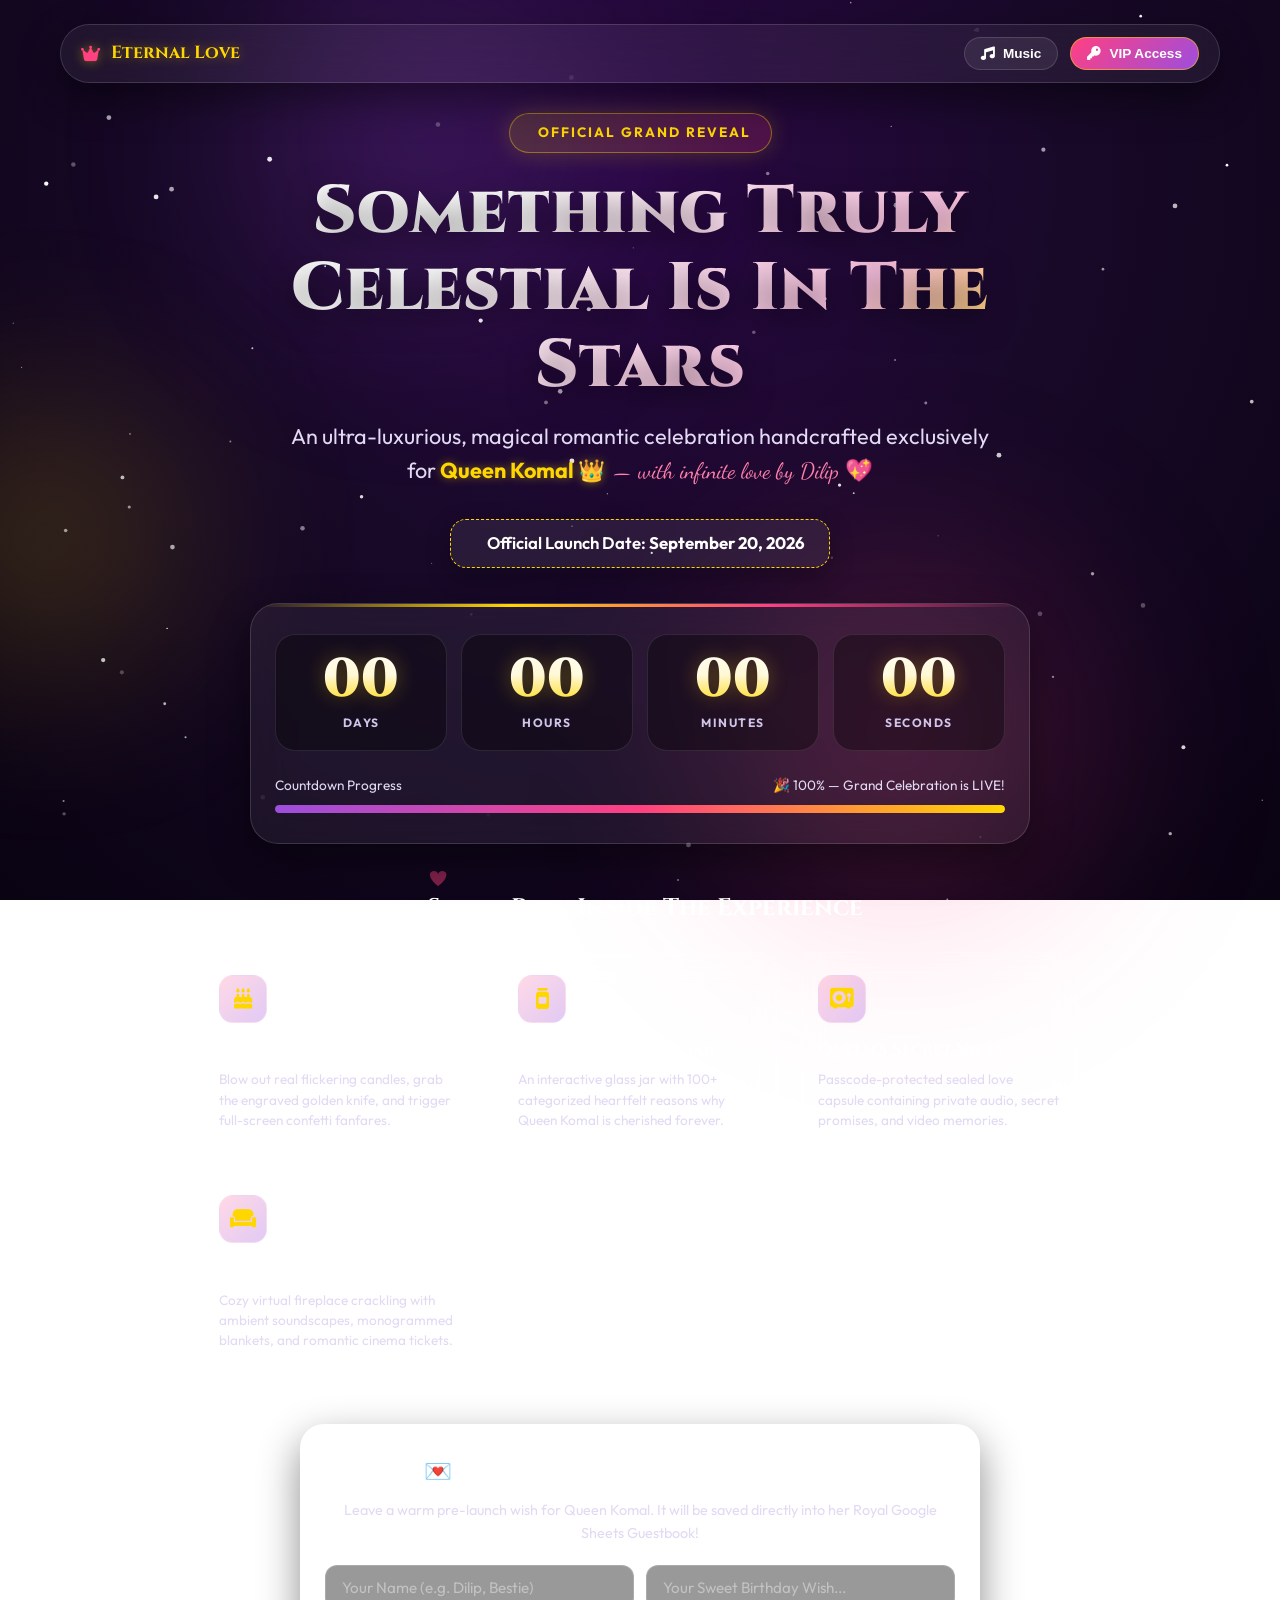
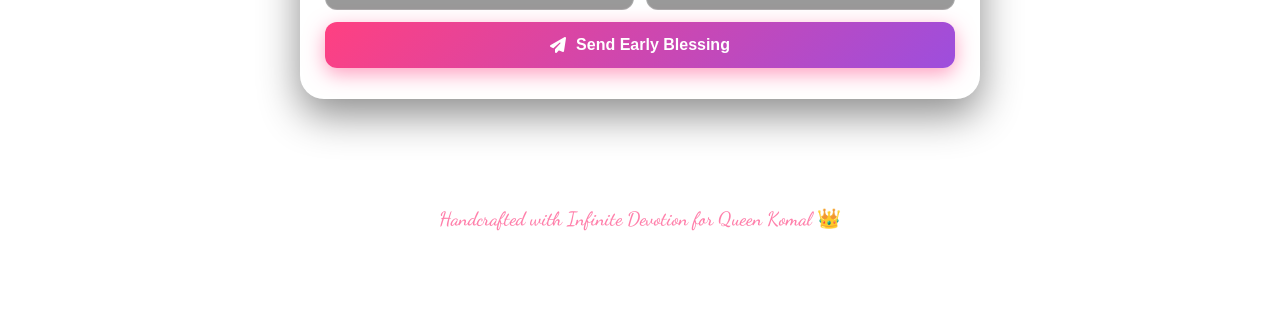
==== coming-soon.html @ c214a158 "feat: initialize project structure with comprehensive documentation, core application assets, and sy" ====
<!DOCTYPE html>
<html lang="en">
<head>
  <meta charset="UTF-8" />
  <meta name="viewport" content="width=device-width, initial-scale=1.0, maximum-scale=5.0" />
  <title>Eternal Love ✨ Coming Soon — Launching September 20</title>
  <meta name="description" content="Eternal Love — An ultra-luxurious, magical romantic celebration experience crafted for Queen Komal. Official grand reveal launching on September 20." />
  <meta name="theme-color" content="#0d0614" />

  <!-- OpenGraph / Social Sharing -->
  <meta property="og:title" content="Eternal Love ✨ Grand Reveal Coming Soon" />
  <meta property="og:description" content="A celestial, animated romantic birthday celebration made for Queen Komal. Launching September 20." />
  <meta property="og:type" content="website" />

  <!-- Google Fonts -->
  <link rel="preconnect" href="https://fonts.googleapis.com" />
  <link rel="preconnect" href="https://fonts.gstatic.com" crossorigin />
  <link href="https://fonts.googleapis.com/css2?family=Caveat:wght@600;700&family=Cinzel:wght@600;700;900&family=Cormorant+Garamond:ital,wght@0,600;1,600&family=Dancing+Script:wght@700&family=Outfit:wght@300;400;500;600;700;800;900&family=Playfair+Display:ital,wght@0,600;0,700;1,600&family=Plus+Jakarta+Sans:wght@400;500;600;700;800&family=Syne:wght@700;800&display=swap" rel="stylesheet" />

  <!-- FontAwesome -->
  <link rel="stylesheet" href="https://cdnjs.cloudflare.com/ajax/libs/font-awesome/6.4.0/css/all.min.css" />

  <style>
    /* ==========================================================================
       ETERNAL LOVE — COMING SOON LUXURY DESIGN SYSTEM
       ========================================================================== */
    :root {
      --bg-dark-1: #090312;
      --bg-dark-2: #180928;
      --bg-dark-3: #2a0845;
      --primary-pink: #ff4081;
      --primary-glow: rgba(255, 64, 129, 0.5);
      --accent-gold: #ffd700;
      --gold-glow: rgba(255, 215, 0, 0.45);
      --royal-purple: #9d4edd;
      --text-main: #ffffff;
      --text-muted: #e2d9f3;
      --glass-bg: rgba(255, 255, 255, 0.06);
      --glass-border: rgba(255, 255, 255, 0.14);
      --glass-hover: rgba(255, 255, 255, 0.12);
      --glass-shadow: 0 16px 40px 0 rgba(0, 0, 0, 0.45);
      --font-display: 'Cinzel', 'Playfair Display', serif;
      --font-body: 'Outfit', 'Plus Jakarta Sans', sans-serif;
      --font-script: 'Dancing Script', 'Caveat', cursive;
      --transition: all 0.35s cubic-bezier(0.4, 0, 0.2, 1);
    }

    /* Theme Overrides */
    body.theme-midnight-rose {
      --bg-dark-1: #120308;
      --bg-dark-2: #280915;
      --primary-pink: #ff1493;
      --accent-gold: #ffb6c1;
    }
    body.theme-sunset-gold {
      --bg-dark-1: #140a02;
      --bg-dark-2: #281708;
      --primary-pink: #ff7b00;
      --accent-gold: #ffd000;
    }
    body.theme-starlight-silver {
      --bg-dark-1: #030a14;
      --bg-dark-2: #08182b;
      --primary-pink: #00f2fe;
      --accent-gold: #4facfe;
    }

    * {
      box-sizing: border-box;
      margin: 0;
      padding: 0;
      -webkit-tap-highlight-color: transparent;
    }

    html, body {
      width: 100%;
      min-height: 100vh;
      overflow-x: hidden;
      background: radial-gradient(circle at 50% 20%, var(--bg-dark-3) 0%, var(--bg-dark-2) 45%, var(--bg-dark-1) 100%);
      background-attachment: fixed;
      color: var(--text-main);
      font-family: var(--font-body);
      line-height: 1.6;
    }

    /* Background Canvas */
    #particleCanvas {
      position: fixed;
      top: 0;
      left: 0;
      width: 100%;
      height: 100%;
      pointer-events: none;
      z-index: 1;
    }

    /* Ambient Glow Orbs */
    .ambient-glow {
      position: fixed;
      border-radius: 50%;
      filter: blur(100px);
      opacity: 0.35;
      pointer-events: none;
      z-index: 0;
      animation: floatGlow 12s infinite alternate ease-in-out;
    }
    .orb-1 {
      top: -10%;
      left: 15%;
      width: 450px;
      height: 450px;
      background: radial-gradient(circle, var(--royal-purple), transparent 70%);
    }
    .orb-2 {
      bottom: -10%;
      right: 10%;
      width: 500px;
      height: 500px;
      background: radial-gradient(circle, var(--primary-pink), transparent 70%);
      animation-delay: -6s;
    }
    .orb-3 {
      top: 40%;
      left: -10%;
      width: 350px;
      height: 350px;
      background: radial-gradient(circle, var(--accent-gold), transparent 70%);
      animation-delay: -3s;
    }

    @keyframes floatGlow {
      0% { transform: translate(0, 0) scale(1); }
      100% { transform: translate(40px, 30px) scale(1.15); }
    }

    /* Page Container */
    .page-wrapper {
      position: relative;
      z-index: 10;
      max-width: 1200px;
      margin: 0 auto;
      padding: 24px 20px 60px;
      display: flex;
      flex-direction: column;
      align-items: center;
      min-height: 100vh;
      justify-content: space-between;
    }

    /* Header Nav Bar */
    .header-nav {
      width: 100%;
      display: flex;
      justify-content: space-between;
      align-items: center;
      padding: 12px 20px;
      background: var(--glass-bg);
      backdrop-filter: blur(16px);
      -webkit-backdrop-filter: blur(16px);
      border: 1px solid var(--glass-border);
      border-radius: 9999px;
      box-shadow: var(--glass-shadow);
      margin-bottom: 30px;
    }

    .brand-logo {
      display: flex;
      align-items: center;
      gap: 10px;
      font-family: var(--font-display);
      font-weight: 700;
      font-size: 1.1rem;
      color: var(--accent-gold);
      text-shadow: 0 0 12px var(--gold-glow);
    }
    .brand-logo i {
      color: var(--primary-pink);
      animation: heartbeat 2s infinite ease-in-out;
    }

    @keyframes heartbeat {
      0%, 100% { transform: scale(1); }
      50% { transform: scale(1.25); }
    }

    .nav-actions {
      display: flex;
      align-items: center;
      gap: 12px;
    }

    .nav-btn {
      background: rgba(255, 255, 255, 0.08);
      border: 1px solid var(--glass-border);
      color: #fff;
      padding: 8px 16px;
      border-radius: 9999px;
      font-size: 0.85rem;
      font-weight: 600;
      cursor: pointer;
      display: flex;
      align-items: center;
      gap: 8px;
      transition: var(--transition);
      text-decoration: none;
    }
    .nav-btn:hover {
      background: rgba(255, 255, 255, 0.2);
      border-color: var(--accent-gold);
      transform: translateY(-2px);
      box-shadow: 0 4px 15px var(--gold-glow);
    }
    .nav-btn.vip-badge {
      background: linear-gradient(135deg, #ff4081, #9d4edd);
      border-color: rgba(255, 215, 0, 0.5);
      color: #fff;
    }
    .nav-btn.vip-badge:hover {
      box-shadow: 0 0 20px var(--primary-glow);
    }

    /* Main Hero Teaser */
    .hero-section {
      text-align: center;
      max-width: 880px;
      margin: 0 auto 40px;
      display: flex;
      flex-direction: column;
      align-items: center;
    }

    .regal-badge {
      display: inline-flex;
      align-items: center;
      gap: 8px;
      padding: 8px 20px;
      border-radius: 9999px;
      background: linear-gradient(90deg, rgba(255, 215, 0, 0.15), rgba(255, 64, 129, 0.2));
      border: 1px solid rgba(255, 215, 0, 0.4);
      color: var(--accent-gold);
      font-size: 0.85rem;
      font-weight: 700;
      letter-spacing: 2px;
      text-transform: uppercase;
      margin-bottom: 20px;
      box-shadow: 0 0 25px rgba(255, 215, 0, 0.2);
    }

    .hero-title {
      font-family: var(--font-display);
      font-size: clamp(2.2rem, 5.5vw, 4.2rem);
      font-weight: 900;
      letter-spacing: 1px;
      line-height: 1.15;
      margin-bottom: 14px;
      background: linear-gradient(135deg, #ffffff 30%, #ffc6e5 70%, #ffd700 100%);
      -webkit-background-clip: text;
      -webkit-text-fill-color: transparent;
      text-shadow: 0 10px 30px rgba(0, 0, 0, 0.5);
    }

    .hero-subtitle {
      font-size: clamp(1rem, 2.2vw, 1.35rem);
      color: var(--text-muted);
      max-width: 700px;
      margin-bottom: 30px;
      font-weight: 400;
    }

    .hero-subtitle .queen-name {
      color: var(--accent-gold);
      font-weight: 700;
      text-shadow: 0 0 10px var(--gold-glow);
    }

    .hero-subtitle .dedication {
      font-family: var(--font-script);
      font-size: 1.4rem;
      color: #ff80ab;
      display: inline-block;
      margin-left: 4px;
    }

    /* Launch Date Ribbon */
    .launch-ribbon {
      display: inline-flex;
      align-items: center;
      gap: 12px;
      padding: 10px 24px;
      background: rgba(255, 255, 255, 0.07);
      border: 1px dashed var(--accent-gold);
      border-radius: 16px;
      color: #fff;
      font-size: 1.05rem;
      font-weight: 600;
      margin-bottom: 35px;
      box-shadow: 0 8px 24px rgba(0, 0, 0, 0.3);
    }
    .launch-ribbon i {
      color: var(--accent-gold);
      font-size: 1.2rem;
    }

    /* COUNTDOWN CLOCK */
    .countdown-container {
      width: 100%;
      max-width: 780px;
      background: var(--glass-bg);
      backdrop-filter: blur(20px);
      -webkit-backdrop-filter: blur(20px);
      border: 1px solid var(--glass-border);
      border-radius: 28px;
      padding: 30px 24px;
      box-shadow: var(--glass-shadow);
      margin-bottom: 45px;
      position: relative;
      overflow: hidden;
    }

    .countdown-container::before {
      content: '';
      position: absolute;
      top: 0;
      left: 0;
      right: 0;
      height: 3px;
      background: linear-gradient(90deg, transparent, var(--accent-gold), var(--primary-pink), transparent);
    }

    .countdown-grid {
      display: grid;
      grid-template-columns: repeat(4, 1fr);
      gap: 14px;
    }

    .countdown-card {
      background: rgba(0, 0, 0, 0.35);
      border: 1px solid rgba(255, 255, 255, 0.1);
      border-radius: 20px;
      padding: 18px 10px;
      display: flex;
      flex-direction: column;
      align-items: center;
      justify-content: center;
      position: relative;
      transition: var(--transition);
    }
    .countdown-card:hover {
      border-color: var(--accent-gold);
      transform: translateY(-4px);
      box-shadow: 0 8px 20px rgba(255, 215, 0, 0.2);
    }

    .card-digit {
      font-family: var(--font-display);
      font-size: clamp(2rem, 4.5vw, 3.4rem);
      font-weight: 900;
      line-height: 1;
      margin-bottom: 6px;
      background: linear-gradient(180deg, #ffffff 40%, var(--accent-gold) 100%);
      -webkit-background-clip: text;
      -webkit-text-fill-color: transparent;
      text-shadow: 0 0 20px rgba(255, 215, 0, 0.3);
    }

    .card-label {
      font-size: 0.75rem;
      font-weight: 700;
      letter-spacing: 1.5px;
      text-transform: uppercase;
      color: #d1c4e9;
    }

    /* Launch Progress Bar */
    .progress-wrapper {
      margin-top: 24px;
      width: 100%;
    }
    .progress-header {
      display: flex;
      justify-content: space-between;
      font-size: 0.85rem;
      color: var(--text-muted);
      margin-bottom: 8px;
    }
    .progress-bar-bg {
      width: 100%;
      height: 8px;
      background: rgba(255, 255, 255, 0.1);
      border-radius: 9999px;
      overflow: hidden;
      position: relative;
    }
    .progress-bar-fill {
      height: 100%;
      width: 82%;
      background: linear-gradient(90deg, var(--royal-purple), var(--primary-pink), var(--accent-gold));
      border-radius: 9999px;
      position: relative;
      transition: width 1s ease-in-out;
      box-shadow: 0 0 12px var(--primary-glow);
    }

    /* SNEAK PEEK FEATURE CARDS */
    .sneak-peek-section {
      width: 100%;
      margin-bottom: 50px;
    }

    .section-title-wrap {
      text-align: center;
      margin-bottom: 24px;
    }
    .section-title {
      font-family: var(--font-display);
      font-size: 1.5rem;
      font-weight: 700;
      color: #fff;
      display: inline-flex;
      align-items: center;
      gap: 10px;
    }
    .section-title i {
      color: var(--accent-gold);
    }

    .features-grid {
      display: grid;
      grid-template-columns: repeat(auto-fit, minmax(240px, 1fr));
      gap: 18px;
    }

    .feature-box {
      background: var(--glass-bg);
      backdrop-filter: blur(12px);
      border: 1px solid var(--glass-border);
      border-radius: 20px;
      padding: 22px 18px;
      text-align: left;
      transition: var(--transition);
      position: relative;
      overflow: hidden;
    }
    .feature-box:hover {
      transform: translateY(-5px);
      background: var(--glass-hover);
      border-color: rgba(255, 215, 0, 0.4);
      box-shadow: 0 10px 25px rgba(0, 0, 0, 0.35);
    }

    .feature-icon-badge {
      width: 48px;
      height: 48px;
      border-radius: 14px;
      background: linear-gradient(135deg, rgba(255, 64, 129, 0.2), rgba(157, 78, 221, 0.3));
      border: 1px solid rgba(255, 255, 255, 0.15);
      display: flex;
      align-items: center;
      justify-content: center;
      font-size: 1.3rem;
      color: var(--accent-gold);
      margin-bottom: 14px;
    }

    .feature-box h4 {
      font-family: var(--font-display);
      font-size: 1.05rem;
      font-weight: 700;
      color: #fff;
      margin-bottom: 6px;
    }

    .feature-box p {
      font-size: 0.85rem;
      color: var(--text-muted);
      line-height: 1.5;
    }

    /* PRE-LAUNCH BLESSING / NOTIFY BOX */
    .blessing-container {
      width: 100%;
      max-width: 680px;
      background: var(--glass-bg);
      backdrop-filter: blur(16px);
      border: 1px solid var(--glass-border);
      border-radius: 24px;
      padding: 30px 24px;
      text-align: center;
      box-shadow: var(--glass-shadow);
      margin-bottom: 40px;
    }

    .blessing-container h3 {
      font-family: var(--font-display);
      font-size: 1.4rem;
      color: #fff;
      margin-bottom: 8px;
    }
    .blessing-container p {
      font-size: 0.9rem;
      color: var(--text-muted);
      margin-bottom: 20px;
    }

    .blessing-form {
      display: flex;
      flex-direction: column;
      gap: 12px;
    }

    .input-row {
      display: flex;
      gap: 12px;
    }
    @media (max-width: 600px) {
      .input-row { flex-direction: column; }
    }

    .luxury-input {
      width: 100%;
      background: rgba(0, 0, 0, 0.4);
      border: 1px solid rgba(255, 255, 255, 0.18);
      border-radius: 12px;
      padding: 12px 16px;
      color: #fff;
      font-family: var(--font-body);
      font-size: 0.95rem;
      transition: var(--transition);
      outline: none;
    }
    .luxury-input:focus {
      border-color: var(--accent-gold);
      box-shadow: 0 0 15px rgba(255, 215, 0, 0.25);
    }
    .luxury-input::placeholder {
      color: rgba(255, 255, 255, 0.4);
    }

    .send-blessing-btn {
      background: linear-gradient(135deg, #ff4081, #9d4edd);
      color: #fff;
      border: none;
      padding: 14px 28px;
      border-radius: 12px;
      font-weight: 700;
      font-size: 1rem;
      cursor: pointer;
      display: inline-flex;
      align-items: center;
      justify-content: center;
      gap: 10px;
      transition: var(--transition);
      box-shadow: 0 6px 20px var(--primary-glow);
    }
    .send-blessing-btn:hover {
      transform: translateY(-2px);
      box-shadow: 0 10px 25px rgba(255, 64, 129, 0.7);
      background: linear-gradient(135deg, #ff5c97, #b062f2);
    }

    .blessing-feedback {
      margin-top: 12px;
      font-size: 0.9rem;
      display: none;
      color: var(--accent-gold);
      font-weight: 600;
    }

    /* VIP PASSCODE MODAL */
    .vip-modal-overlay {
      position: fixed;
      top: 0;
      left: 0;
      width: 100%;
      height: 100%;
      background: rgba(9, 3, 18, 0.85);
      backdrop-filter: blur(20px);
      -webkit-backdrop-filter: blur(20px);
      z-index: 1000;
      display: none;
      align-items: center;
      justify-content: center;
      padding: 20px;
    }
    .vip-modal-overlay.active {
      display: flex;
    }

    .vip-modal-box {
      width: 100%;
      max-width: 420px;
      background: linear-gradient(135deg, #180928, #090312);
      border: 1px solid rgba(255, 215, 0, 0.4);
      border-radius: 28px;
      padding: 32px 24px;
      text-align: center;
      box-shadow: 0 20px 60px rgba(0, 0, 0, 0.8), 0 0 30px rgba(255, 215, 0, 0.2);
      position: relative;
      animation: modalPop 0.35s cubic-bezier(0.175, 0.885, 0.32, 1.275);
    }

    @keyframes modalPop {
      0% { transform: scale(0.85); opacity: 0; }
      100% { transform: scale(1); opacity: 1; }
    }

    .modal-close-btn {
      position: absolute;
      top: 16px;
      right: 16px;
      background: rgba(255, 255, 255, 0.1);
      border: none;
      color: #fff;
      width: 32px;
      height: 32px;
      border-radius: 50%;
      cursor: pointer;
      font-size: 1rem;
      display: flex;
      align-items: center;
      justify-content: center;
      transition: var(--transition);
    }
    .modal-close-btn:hover {
      background: rgba(255, 64, 129, 0.4);
    }

    .vip-crown-icon {
      font-size: 2.5rem;
      color: var(--accent-gold);
      margin-bottom: 12px;
      filter: drop-shadow(0 0 15px var(--gold-glow));
    }

    .vip-modal-box h3 {
      font-family: var(--font-display);
      font-size: 1.5rem;
      color: #fff;
      margin-bottom: 6px;
    }
    .vip-modal-box p {
      font-size: 0.85rem;
      color: var(--text-muted);
      margin-bottom: 20px;
    }

    .pin-display {
      display: flex;
      justify-content: center;
      gap: 12px;
      margin-bottom: 20px;
    }
    .pin-digit-slot {
      width: 48px;
      height: 56px;
      background: rgba(0, 0, 0, 0.5);
      border: 2px solid rgba(255, 215, 0, 0.3);
      border-radius: 12px;
      display: flex;
      align-items: center;
      justify-content: center;
      font-size: 1.5rem;
      font-weight: 800;
      color: var(--accent-gold);
      font-family: var(--font-display);
      box-shadow: inset 0 2px 6px rgba(0,0,0,0.5);
    }
    .pin-digit-slot.active {
      border-color: var(--primary-pink);
      box-shadow: 0 0 12px var(--primary-glow);
    }

    .keypad-grid {
      display: grid;
      grid-template-columns: repeat(3, 1fr);
      gap: 10px;
      margin-bottom: 18px;
    }
    .keypad-btn {
      background: rgba(255, 255, 255, 0.08);
      border: 1px solid rgba(255, 255, 255, 0.12);
      border-radius: 12px;
      color: #fff;
      font-size: 1.25rem;
      font-weight: 700;
      padding: 12px 0;
      cursor: pointer;
      transition: var(--transition);
    }
    .keypad-btn:hover {
      background: rgba(255, 255, 255, 0.2);
      border-color: var(--accent-gold);
    }
    .keypad-btn:active {
      transform: scale(0.95);
    }

    .bypass-pass-btn {
      width: 100%;
      background: linear-gradient(135deg, #ffd700, #ff80ab);
      border: none;
      color: #000;
      font-weight: 800;
      padding: 12px;
      border-radius: 12px;
      cursor: pointer;
      font-size: 0.95rem;
      display: flex;
      align-items: center;
      justify-content: center;
      gap: 8px;
      transition: var(--transition);
      box-shadow: 0 4px 15px rgba(255, 215, 0, 0.4);
    }
    .bypass-pass-btn:hover {
      transform: translateY(-2px);
      box-shadow: 0 8px 25px rgba(255, 215, 0, 0.7);
    }

    /* FOOTER */
    .coming-footer {
      text-align: center;
      font-size: 0.85rem;
      color: rgba(255, 255, 255, 0.5);
      border-top: 1px solid rgba(255, 255, 255, 0.08);
      width: 100%;
      padding-top: 24px;
      display: flex;
      flex-direction: column;
      align-items: center;
      gap: 8px;
    }
    .footer-dedication {
      color: #ff80ab;
      font-weight: 600;
      font-family: var(--font-script);
      font-size: 1.2rem;
    }

    /* RESPONSIVE MEDIA QUERIES */
    @media (max-width: 600px) {
      .page-wrapper { padding: 16px 14px 40px; }
      .header-nav { padding: 10px 14px; }
      .brand-logo span { display: none; }
      .countdown-grid { grid-template-columns: repeat(2, 1fr); gap: 10px; }
      .countdown-container { padding: 20px 16px; border-radius: 20px; }
      .card-digit { font-size: 2.2rem; }
      .hero-title { font-size: 2.1rem; }
    }
  </style>
</head>
<body class="theme-magical">
  <!-- HTML5 Particle Canvas -->
  <canvas id="particleCanvas"></canvas>

  <!-- Ambient Glow Orbs -->
  <div class="ambient-glow orb-1"></div>
  <div class="ambient-glow orb-2"></div>
  <div class="ambient-glow orb-3"></div>

  <!-- Main Page Shell -->
  <div class="page-wrapper">
    
    <!-- Top Navigation -->
    <header class="header-nav">
      <div class="brand-logo">
        <i class="fa-solid fa-crown"></i>
        <span>Eternal Love</span>
      </div>

      <div class="nav-actions">
        <!-- Audio Synth Toggle -->
        <button id="soundToggleBtn" class="nav-btn" title="Toggle Ambient Melodies">
          <i class="fa-solid fa-music"></i>
          <span id="soundBtnText">Music</span>
        </button>

        <!-- VIP Access Button -->
        <button id="vipUnlockTrigger" class="nav-btn vip-badge">
          <i class="fa-solid fa-key"></i>
          <span>VIP Access</span>
        </button>
      </div>
    </header>

    <!-- Main Hero Teaser Section -->
    <main class="hero-section">
      <div class="regal-badge">
        <i class="fa-solid fa-sparkles"></i>
        <span>Official Grand Reveal</span>
      </div>

      <h1 class="hero-title">Something Truly Celestial Is In The Stars</h1>

      <p class="hero-subtitle">
        An ultra-luxurious, magical romantic celebration handcrafted exclusively for 
        <span class="queen-name">Queen Komal 👑</span>
        <span class="dedication">— with infinite love by Dilip 💖</span>
      </p>

      <!-- Launch Date Badge -->
      <div class="launch-ribbon">
        <i class="fa-solid fa-calendar-star"></i>
        <span>Official Launch Date: <strong>September 20, 2026</strong></span>
      </div>

      <!-- COUNTDOWN TIMER -->
      <div class="countdown-container">
        <div class="countdown-grid">
          <div class="countdown-card">
            <span class="card-digit" id="daysVal">00</span>
            <span class="card-label">Days</span>
          </div>
          <div class="countdown-card">
            <span class="card-digit" id="hoursVal">00</span>
            <span class="card-label">Hours</span>
          </div>
          <div class="countdown-card">
            <span class="card-digit" id="minutesVal">00</span>
            <span class="card-label">Minutes</span>
          </div>
          <div class="countdown-card">
            <span class="card-digit" id="secondsVal">00</span>
            <span class="card-label">Seconds</span>
          </div>
        </div>

        <!-- Launch Progress Bar -->
        <div class="progress-wrapper">
          <div class="progress-header">
            <span>Countdown Progress</span>
            <span id="progressPercent">Syncing...</span>
          </div>
          <div class="progress-bar-bg">
            <div class="progress-bar-fill" id="progressBarFill"></div>
          </div>
        </div>
      </div>

      <!-- SNEAK PEEK FEATURES -->
      <section class="sneak-peek-section">
        <div class="section-title-wrap">
          <h3 class="section-title">
            <i class="fa-solid fa-stars"></i>
            <span>Sneak Peek Inside The Experience</span>
          </h3>
        </div>

        <div class="features-grid">
          <div class="feature-box">
            <div class="feature-icon-badge"><i class="fa-solid fa-cake-candles"></i></div>
            <h4>3D Cake Cutting</h4>
            <p>Blow out real flickering candles, grab the engraved golden knife, and trigger full-screen confetti fanfares.</p>
          </div>

          <div class="feature-box">
            <div class="feature-icon-badge"><i class="fa-solid fa-jar"></i></div>
            <h4>100+ Reasons Love Jar</h4>
            <p>An interactive glass jar with 100+ categorized heartfelt reasons why Queen Komal is cherished forever.</p>
          </div>

          <div class="feature-box">
            <div class="feature-icon-badge"><i class="fa-solid fa-vault"></i></div>
            <h4>Queen's Secret Vault</h4>
            <p>Passcode-protected sealed love capsule containing private audio, secret promises, and video memories.</p>
          </div>

          <div class="feature-box">
            <div class="feature-icon-badge"><i class="fa-solid fa-couch"></i></div>
            <h4>Cuddle Haven Cinema</h4>
            <p>Cozy virtual fireplace crackling with ambient soundscapes, monogrammed blankets, and romantic cinema tickets.</p>
          </div>
        </div>
      </section>

      <!-- PRE-LAUNCH BLESSING / WISH BOX -->
      <section class="blessing-container">
        <h3>💌 Send an Early Birthday Blessing</h3>
        <p>Leave a warm pre-launch wish for Queen Komal. It will be saved directly into her Royal Google Sheets Guestbook!</p>

        <form id="preLaunchWishForm" class="blessing-form">
          <div class="input-row">
            <input type="text" id="guestName" class="luxury-input" placeholder="Your Name (e.g. Dilip, Bestie)" required />
            <input type="text" id="guestWish" class="luxury-input" placeholder="Your Sweet Birthday Wish..." required />
          </div>
          <button type="submit" class="send-blessing-btn" id="submitWishBtn">
            <i class="fa-solid fa-paper-plane"></i>
            <span>Send Early Blessing</span>
          </button>
        </form>
        <div id="blessingFeedback" class="blessing-feedback">
          ✨ Blessing received with love and saved to the Royal Ledger! 💖
        </div>
      </section>

    </main>

    <!-- Page Footer -->
    <footer class="coming-footer">
      <p class="footer-dedication">Handcrafted with Infinite Devotion for Queen Komal 👑</p>
      <p>© 2026 Eternal Love. All rights reserved. Launching Worldwide September 20.</p>
    </footer>

  </div>

  <!-- VIP PASSCODE MODAL DIALOG -->
  <div class="vip-modal-overlay" id="vipModal">
    <div class="vip-modal-box">
      <button class="modal-close-btn" id="closeVipModal" title="Close"><i class="fa-solid fa-xmark"></i></button>
      
      <i class="fa-solid fa-crown vip-crown-icon"></i>
      <h3>Queen's VIP Early Access</h3>
      <p>Enter the 4-digit anniversary passcode or use Queen Komal's Heart Pass to preview the full celebration now!</p>

      <!-- Digit slots -->
      <div class="pin-display">
        <div class="pin-digit-slot" id="slot0">•</div>
        <div class="pin-digit-slot" id="slot1">•</div>
        <div class="pin-digit-slot" id="slot2">•</div>
        <div class="pin-digit-slot" id="slot3">•</div>
      </div>

      <!-- Numeric Keypad -->
      <div class="keypad-grid">
        <button class="keypad-btn" data-key="1">1</button>
        <button class="keypad-btn" data-key="2">2</button>
        <button class="keypad-btn" data-key="3">3</button>
        <button class="keypad-btn" data-key="4">4</button>
        <button class="keypad-btn" data-key="5">5</button>
        <button class="keypad-btn" data-key="6">6</button>
        <button class="keypad-btn" data-key="7">7</button>
        <button class="keypad-btn" data-key="8">8</button>
        <button class="keypad-btn" data-key="9">9</button>
        <button class="keypad-btn" data-key="C" style="color:#ff80ab;">C</button>
        <button class="keypad-btn" data-key="0">0</button>
        <button class="keypad-btn" data-key="BACK" style="color:#ffd700;"><i class="fa-solid fa-delete-left"></i></button>
      </div>

      <!-- Queen's Bypass Button -->
      <button class="bypass-pass-btn" id="queenHeartBypassBtn">
        <i class="fa-solid fa-heart"></i>
        <span>Queen Komal 👑 Instant Access Key</span>
      </button>
    </div>
  </div>

  <!-- JAVASCRIPT LOGIC ENGINE -->
  <script>
    document.addEventListener('DOMContentLoaded', () => {
      // 1. LAUNCH TARGET DATE: SEPTEMBER 20, 2026 00:00:00 IST
      const LAUNCH_DATE = new Date('2026-09-20T00:00:00+05:30').getTime();
      const START_DATE = new Date('2026-09-01T00:00:00+05:30').getTime();
      const TOTAL_DURATION = LAUNCH_DATE - START_DATE;
      const urlParams = new URLSearchParams(window.location.search);

      const daysEl = document.getElementById('daysVal');
      const hoursEl = document.getElementById('hoursVal');
      const minutesEl = document.getElementById('minutesVal');
      const secondsEl = document.getElementById('secondsVal');
      const progressFill = document.getElementById('progressBarFill');
      const progressText = document.getElementById('progressPercent');

      let hasAutoRedirected = false;

      function updateCountdown() {
        const now = new Date().getTime();
        const difference = LAUNCH_DATE - now;

        if (difference <= 0) {
          daysEl.textContent = '00';
          hoursEl.textContent = '00';
          minutesEl.textContent = '00';
          secondsEl.textContent = '00';
          progressFill.style.width = '100%';
          progressText.textContent = '🎉 100% — Grand Celebration is LIVE!';

          // On or after Sept 20, make index.html primary and auto-redirect if not explicitly staying
          if (!hasAutoRedirected && urlParams.get('stay') !== 'true') {
            hasAutoRedirected = true;
            setTimeout(() => {
              window.location.href = 'index.html';
            }, 2500);
          }
          return;
        }

        const days = Math.floor(difference / (1000 * 60 * 60 * 24));
        const hours = Math.floor((difference % (1000 * 60 * 60 * 24)) / (1000 * 60 * 60));
        const minutes = Math.floor((difference % (1000 * 60 * 60)) / (1000 * 60));
        const seconds = Math.floor((difference % (1000 * 60)) / 1000);

        daysEl.textContent = String(days).padStart(2, '0');
        hoursEl.textContent = String(hours).padStart(2, '0');
        minutesEl.textContent = String(minutes).padStart(2, '0');
        secondsEl.textContent = String(seconds).padStart(2, '0');

        // Calculate progress %
        const elapsed = now - START_DATE;
        let percent = Math.min(100, Math.max(0, (elapsed / TOTAL_DURATION) * 100));
        progressFill.style.width = percent.toFixed(1) + '%';
        progressText.textContent = percent.toFixed(0) + '% Completed';
      }

      updateCountdown();
      setInterval(updateCountdown, 1000);

      // 2. CELESTIAL CANVAS PARTICLES & SHOOTING STARS
      const canvas = document.getElementById('particleCanvas');
      const ctx = canvas.getContext('2d');
      let width = (canvas.width = window.innerWidth);
      let height = (canvas.height = window.innerHeight);

      window.addEventListener('resize', () => {
        width = canvas.width = window.innerWidth;
        height = canvas.height = window.innerHeight;
      });

      const stars = [];
      const hearts = [];
      const starCount = Math.min(100, Math.floor(width / 14));

      for (let i = 0; i < starCount; i++) {
        stars.push({
          x: Math.random() * width,
          y: Math.random() * height,
          size: Math.random() * 2 + 0.5,
          alpha: Math.random() * 0.8 + 0.2,
          speed: Math.random() * 0.02 + 0.005
        });
      }

      function spawnHeart() {
        if (hearts.length < 25) {
          hearts.push({
            x: Math.random() * width,
            y: height + 20,
            size: Math.random() * 14 + 10,
            speedY: Math.random() * 1.2 + 0.6,
            speedX: (Math.random() - 0.5) * 0.8,
            alpha: Math.random() * 0.5 + 0.3,
            hue: Math.random() > 0.5 ? 330 : 45
          });
        }
      }
      setInterval(spawnHeart, 800);

      function drawHeartShape(cx, cy, size, color, alpha) {
        ctx.save();
        ctx.globalAlpha = alpha;
        ctx.fillStyle = color;
        ctx.beginPath();
        const topCurveHeight = size * 0.3;
        ctx.moveTo(cx, cy + topCurveHeight);
        ctx.bezierCurveTo(cx, cy, cx - size / 2, cy, cx - size / 2, cy + topCurveHeight);
        ctx.bezierCurveTo(cx - size / 2, cy + (size + topCurveHeight) / 2, cx, cy + size, cx, cy + size);
        ctx.bezierCurveTo(cx, cy + size, cx + size / 2, cy + (size + topCurveHeight) / 2, cx + size / 2, cy + topCurveHeight);
        ctx.bezierCurveTo(cx + size / 2, cy, cx, cy, cx, cy + topCurveHeight);
        ctx.closePath();
        ctx.fill();
        ctx.restore();
      }

      function renderCanvas() {
        ctx.clearRect(0, 0, width, height);

        // Draw Twinkling Stars
        stars.forEach(s => {
          s.alpha += Math.sin(Date.now() * s.speed) * 0.01;
          ctx.fillStyle = `rgba(255, 255, 255, ${Math.max(0.1, Math.min(1, s.alpha))})`;
          ctx.beginPath();
          ctx.arc(s.x, s.y, s.size, 0, Math.PI * 2);
          ctx.fill();
        });

        // Draw Floating Hearts
        for (let i = hearts.length - 1; i >= 0; i--) {
          const h = hearts[i];
          h.y -= h.speedY;
          h.x += h.speedX;
          const color = h.hue === 330 ? '#ff4081' : '#ffd700';
          drawHeartShape(h.x, h.y, h.size, color, h.alpha);

          if (h.y < -30) {
            hearts.splice(i, 1);
          }
        }

        requestAnimationFrame(renderCanvas);
      }
      renderCanvas();

      // 3. POLYPHONIC WEB AUDIO SYNTHESIZER
      let audioCtx = null;
      let isAudioPlaying = false;
      let synthInterval = null;

      function initAudio() {
        if (!audioCtx) {
          const AudioContext = window.AudioContext || window.webkitAudioContext;
          audioCtx = new AudioContext();
        }
        if (audioCtx.state === 'suspended') {
          audioCtx.resume();
        }
      }

      const MELODY = [
        { f: 261.63, d: 0.5 }, // C4
        { f: 329.63, d: 0.5 }, // E4
        { f: 392.00, d: 0.5 }, // G4
        { f: 523.25, d: 0.8 }, // C5
        { f: 493.88, d: 0.5 }, // B4
        { f: 392.00, d: 0.5 }, // G4
        { f: 440.00, d: 0.8 }, // A4
        { f: 392.00, d: 1.0 }  // G4
      ];

      function playChime(freq, duration) {
        if (!audioCtx) return;
        const osc = audioCtx.createOscillator();
        const gain = audioCtx.createGain();

        osc.type = 'triangle';
        osc.frequency.setValueAtTime(freq, audioCtx.currentTime);

        gain.gain.setValueAtTime(0.001, audioCtx.currentTime);
        gain.gain.exponentialRampToValueAtTime(0.12, audioCtx.currentTime + 0.05);
        gain.gain.exponentialRampToValueAtTime(0.0001, audioCtx.currentTime + duration);

        osc.connect(gain);
        gain.connect(audioCtx.destination);

        osc.start();
        osc.stop(audioCtx.currentTime + duration);
      }

      const soundBtn = document.getElementById('soundToggleBtn');
      const soundText = document.getElementById('soundBtnText');

      function toggleSound() {
        initAudio();
        isAudioPlaying = !isAudioPlaying;

        if (isAudioPlaying) {
          soundText.textContent = 'Pause';
          soundBtn.style.borderColor = 'var(--accent-gold)';
          let noteIdx = 0;
          synthInterval = setInterval(() => {
            const note = MELODY[noteIdx % MELODY.length];
            playChime(note.f, note.d);
            noteIdx++;
          }, 600);
        } else {
          soundText.textContent = 'Music';
          soundBtn.style.borderColor = 'var(--glass-border)';
          clearInterval(synthInterval);
        }
      }

      soundBtn.addEventListener('click', toggleSound);

      // 4. VIP PASSCODE MODAL & UNLOCK TO FULL WEBSITE
      const vipModal = document.getElementById('vipModal');
      const openVipBtn = document.getElementById('vipUnlockTrigger');
      const closeVipBtn = document.getElementById('closeVipModal');
      const queenBypassBtn = document.getElementById('queenHeartBypassBtn');

      let enteredPin = '';
      const TARGET_PIN = '2912';

      function updatePinDisplay() {
        for (let i = 0; i < 4; i++) {
          const slot = document.getElementById('slot' + i);
          if (i < enteredPin.length) {
            slot.textContent = enteredPin[i];
            slot.classList.add('active');
          } else {
            slot.textContent = '•';
            slot.classList.remove('active');
          }
        }
      }

      function checkPin() {
        if (enteredPin === TARGET_PIN) {
          initAudio();
          playChime(523.25, 0.4);
          setTimeout(() => playChime(659.25, 0.6), 150);
          setTimeout(() => playChime(783.99, 1.0), 300);

          // Success alert & redirect to index.html with VIP bypass
          vipModal.querySelector('h3').textContent = '🎉 Access Granted, Queen Komal!';
          sessionStorage.setItem('eternal_love_vip_unlocked', 'true');
          localStorage.setItem('eternal_love_vip_unlocked', 'true');
          setTimeout(() => {
            window.location.href = 'index.html?preview=true';
          }, 700);
        } else if (enteredPin.length === 4) {
          // Error shake
          const slots = document.querySelectorAll('.pin-digit-slot');
          slots.forEach(s => s.style.borderColor = '#ff1744');
          setTimeout(() => {
            enteredPin = '';
            updatePinDisplay();
            slots.forEach(s => s.style.borderColor = 'rgba(255, 215, 0, 0.3)');
          }, 500);
        }
      }

      openVipBtn.addEventListener('click', () => {
        vipModal.classList.add('active');
        enteredPin = '';
        updatePinDisplay();
      });

      closeVipBtn.addEventListener('click', () => {
        vipModal.classList.remove('active');
      });

      queenBypassBtn.addEventListener('click', () => {
        initAudio();
        playChime(659.25, 0.8);
        sessionStorage.setItem('eternal_love_vip_unlocked', 'true');
        localStorage.setItem('eternal_love_vip_unlocked', 'true');
        window.location.href = 'index.html?preview=true';
      });

      document.querySelectorAll('.keypad-btn').forEach(btn => {
        btn.addEventListener('click', () => {
          initAudio();
          const key = btn.getAttribute('data-key');
          if (key === 'C') {
            enteredPin = '';
          } else if (key === 'BACK') {
            enteredPin = enteredPin.slice(0, -1);
          } else if (enteredPin.length < 4) {
            enteredPin += key;
            playChime(440 + enteredPin.length * 50, 0.15);
          }
          updatePinDisplay();
          if (enteredPin.length === 4) {
            checkPin();
          }
        });
      });

      // 5. PRE-LAUNCH BLESSING SUBMIT (Sync to Google Cloud)
      const GOOGLE_SHEET_URL = 'https://script.google.com/macros/s/AKfycbwPnRNoIYc1b8E2loZiXZhwlDXn3H2ZjH5b_t-C328paUo8u2mcGewGJKscj1W71zW-/exec';
      const wishForm = document.getElementById('preLaunchWishForm');
      const feedback = document.getElementById('blessingFeedback');

      wishForm.addEventListener('submit', async (e) => {
        e.preventDefault();
        initAudio();
        playChime(587.33, 0.5);

        const nameInput = document.getElementById('guestName');
        const wishInput = document.getElementById('guestWish');

        const payload = {
          type: 'wish',
          name: nameInput.value.trim() + ' (Pre-Launch Blessing)',
          message: wishInput.value.trim(),
          color: 'gold',
          timestamp: new Date().toISOString()
        };

        try {
          fetch(GOOGLE_SHEET_URL, {
            method: 'POST',
            mode: 'no-cors',
            headers: { 'Content-Type': 'text/plain;charset=utf-8' },
            body: JSON.stringify(payload)
          });
        } catch (err) {
          console.warn('Cached offline', err);
        }

        wishForm.reset();
        feedback.style.display = 'block';
        setTimeout(() => {
          feedback.style.display = 'none';
        }, 5000);
      });

    });
  </script>
</body>
</html>
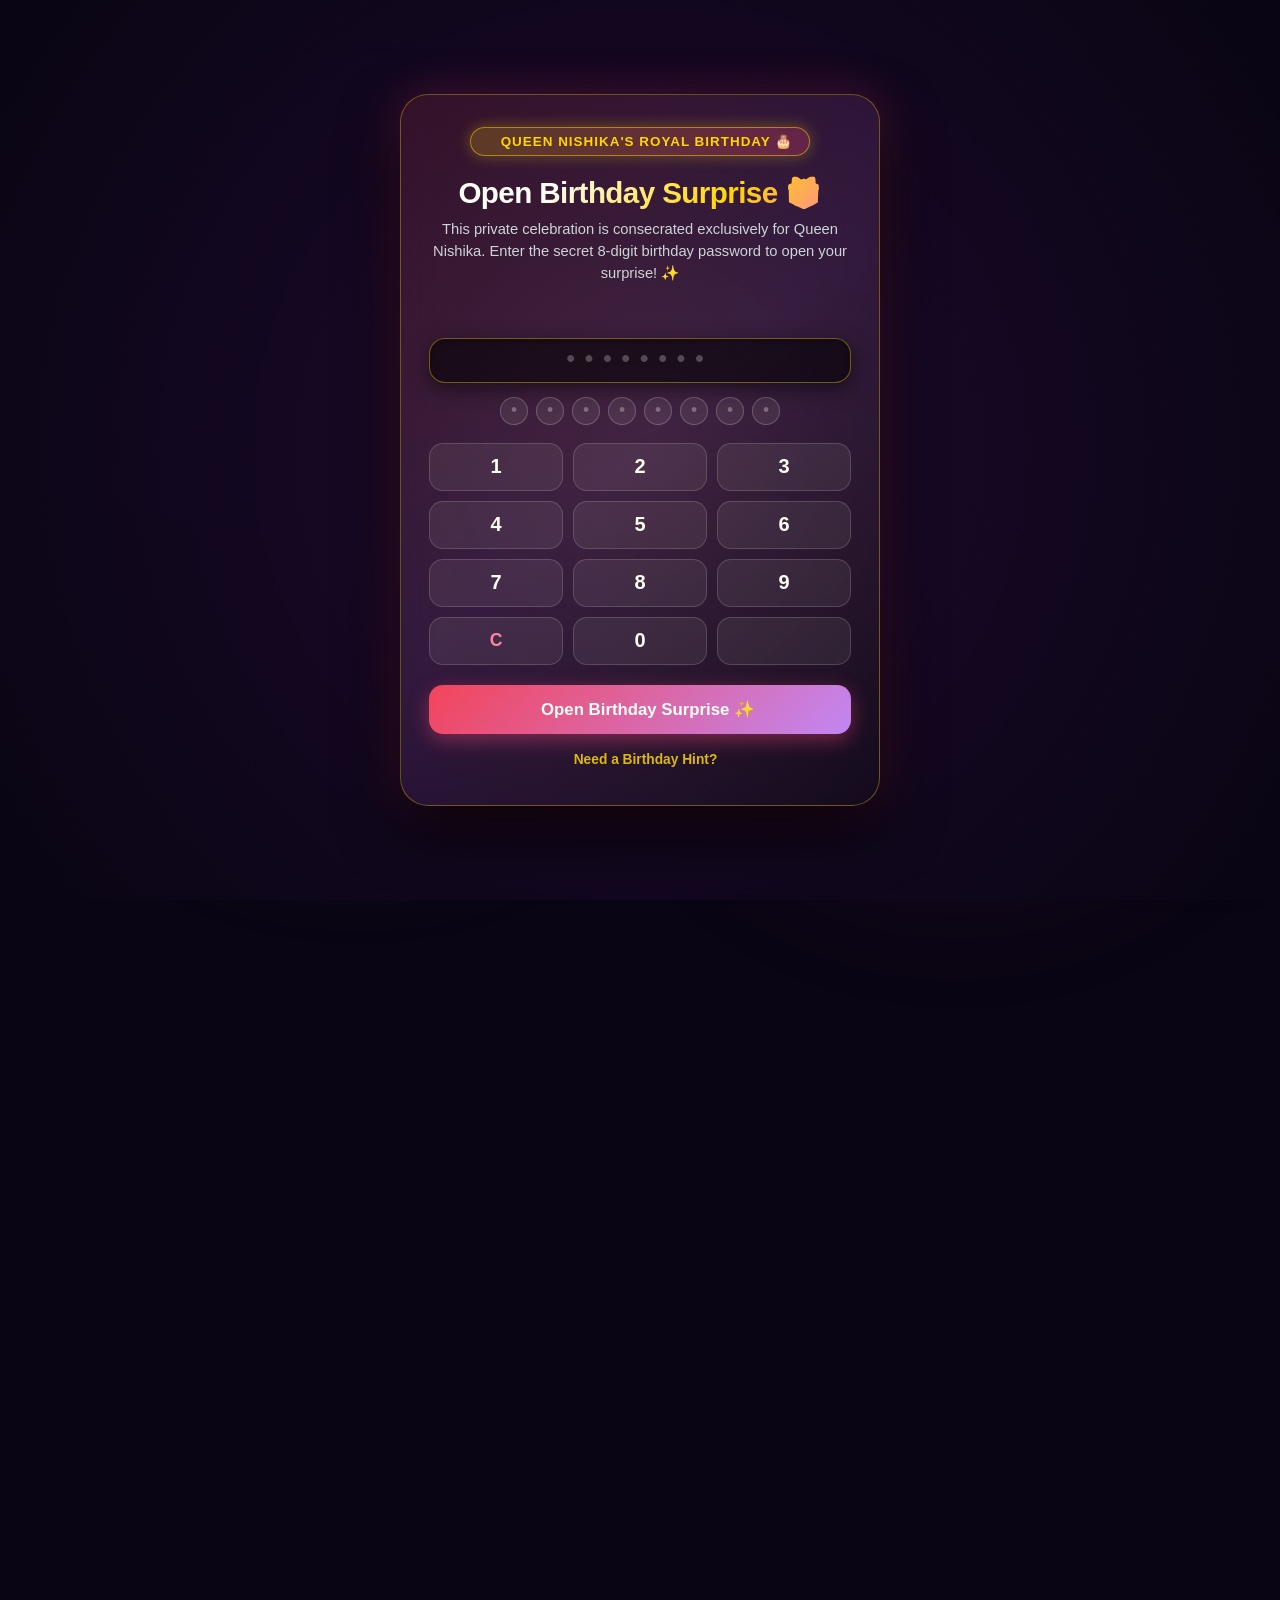
==== commit 70736773: "update" ====
--- a/coming-soon.html
+++ b/coming-soon.html
@@ -3,13 +3,15 @@
 <head>
   <meta charset="UTF-8" />
   <meta name="viewport" content="width=device-width, initial-scale=1.0, maximum-scale=5.0" />
-  <title>Eternal Love ✨ Coming Soon — Launching September 20</title>
-  <meta name="description" content="Eternal Love — An ultra-luxurious, magical romantic celebration experience crafted for Queen Komal. Official grand reveal launching on September 20." />
+  <title>Eternal Love ✨ Coming Soon — Launching September 21, 11:00 PM</title>
+  <meta name="description" content="Eternal Love — An ultra-luxurious, magical romantic celebration experience crafted for Queen Nishika. Official grand reveal launching on September 21 at 11:00 PM IST." />
   <meta name="theme-color" content="#0d0614" />
+  <link rel="icon" type="image/svg+xml" href="favicon.svg" />
+  <link rel="alternate icon" href="favicon.svg" />
 
   <!-- OpenGraph / Social Sharing -->
-  <meta property="og:title" content="Eternal Love ✨ Grand Reveal Coming Soon" />
-  <meta property="og:description" content="A celestial, animated romantic birthday celebration made for Queen Komal. Launching September 20." />
+  <meta property="og:title" content="Eternal Love ✨ Grand Reveal Coming Soon — September 21" />
+  <meta property="og:description" content="A celestial, animated romantic birthday celebration made for Queen Nishika. Launching September 21 at 11:00 PM IST." />
   <meta property="og:type" content="website" />
 
   <!-- Google Fonts -->
@@ -150,17 +152,22 @@
     /* Header Nav Bar */
     .header-nav {
       width: 100%;
+      max-width: 980px;
       display: flex;
       justify-content: space-between;
       align-items: center;
-      padding: 12px 20px;
-      background: var(--glass-bg);
-      backdrop-filter: blur(16px);
-      -webkit-backdrop-filter: blur(16px);
-      border: 1px solid var(--glass-border);
+      padding: 12px 24px;
+      background: rgba(22, 10, 38, 0.75);
+      backdrop-filter: blur(20px);
+      -webkit-backdrop-filter: blur(20px);
+      border: 1px solid rgba(255, 215, 0, 0.3);
       border-radius: 9999px;
-      box-shadow: var(--glass-shadow);
-      margin-bottom: 30px;
+      box-shadow: 0 10px 30px rgba(0, 0, 0, 0.5), 0 0 20px rgba(255, 64, 129, 0.15);
+      margin: 0 auto 36px;
+      position: sticky;
+      top: 16px;
+      z-index: 100;
+      transition: var(--transition);
     }
 
     .brand-logo {
@@ -168,10 +175,12 @@
       align-items: center;
       gap: 10px;
       font-family: var(--font-display);
-      font-weight: 700;
-      font-size: 1.1rem;
+      font-weight: 800;
+      font-size: 1.15rem;
       color: var(--accent-gold);
       text-shadow: 0 0 12px var(--gold-glow);
+      user-select: none;
+      letter-spacing: 0.5px;
     }
     .brand-logo i {
       color: var(--primary-pink);
@@ -186,37 +195,68 @@
     .nav-actions {
       display: flex;
       align-items: center;
-      gap: 12px;
+      gap: 10px;
     }
 
     .nav-btn {
       background: rgba(255, 255, 255, 0.08);
-      border: 1px solid var(--glass-border);
+      border: 1px solid rgba(255, 255, 255, 0.16);
       color: #fff;
-      padding: 8px 16px;
+      padding: 8px 18px;
       border-radius: 9999px;
-      font-size: 0.85rem;
+      font-size: 0.86rem;
       font-weight: 600;
       cursor: pointer;
-      display: flex;
+      display: inline-flex;
       align-items: center;
       gap: 8px;
       transition: var(--transition);
       text-decoration: none;
+      user-select: none;
     }
     .nav-btn:hover {
-      background: rgba(255, 255, 255, 0.2);
+      background: rgba(255, 255, 255, 0.18);
       border-color: var(--accent-gold);
       transform: translateY(-2px);
       box-shadow: 0 4px 15px var(--gold-glow);
     }
-    .nav-btn.vip-badge {
-      background: linear-gradient(135deg, #ff4081, #9d4edd);
-      border-color: rgba(255, 215, 0, 0.5);
+    .nav-btn.nav-btn-vip {
+      background: linear-gradient(135deg, #ffd700 0%, #ff4081 100%);
+      border: 1px solid rgba(255, 255, 255, 0.4);
+      color: #1a0525;
+      font-weight: 800;
+      box-shadow: 0 4px 18px rgba(255, 215, 0, 0.4);
+    }
+    .nav-btn.nav-btn-vip:hover {
+      background: linear-gradient(135deg, #fff 0%, #ffd700 50%, #ff4081 100%);
+      transform: translateY(-2px) scale(1.03);
+      box-shadow: 0 6px 25px rgba(255, 215, 0, 0.65);
+    }
+
+    .preview-celebration-cta {
+      display: inline-flex;
+      align-items: center;
+      justify-content: center;
+      gap: 10px;
+      margin-top: 24px;
+      padding: 14px 28px;
+      background: linear-gradient(135deg, #ff4081 0%, #9d4edd 50%, #ffd700 100%);
       color: #fff;
-    }
-    .nav-btn.vip-badge:hover {
-      box-shadow: 0 0 20px var(--primary-glow);
+      font-family: var(--font-display);
+      font-size: 1.05rem;
+      font-weight: 800;
+      letter-spacing: 0.5px;
+      border-radius: 9999px;
+      border: 2px solid rgba(255, 255, 255, 0.4);
+      text-decoration: none;
+      box-shadow: 0 8px 30px rgba(255, 64, 129, 0.45);
+      transition: var(--transition);
+      cursor: pointer;
+    }
+    .preview-celebration-cta:hover {
+      transform: translateY(-3px) scale(1.03);
+      box-shadow: 0 12px 40px rgba(255, 215, 0, 0.6);
+      border-color: #fff;
     }
 
     /* Main Hero Teaser */
@@ -566,7 +606,384 @@
       font-weight: 600;
     }
 
-    /* VIP PASSCODE MODAL */
+    /* ==========================================================================
+       STICKY NOTES & WISHES WALL STYLES
+       ========================================================================== */
+    .sticky-notes-section {
+      width: 100%;
+      max-width: 1100px;
+      margin-bottom: 50px;
+    }
+
+    .sticky-creator-box {
+      background: var(--glass-bg);
+      backdrop-filter: blur(16px);
+      -webkit-backdrop-filter: blur(16px);
+      border: 1px solid var(--glass-border);
+      border-radius: 24px;
+      padding: 24px 20px;
+      box-shadow: var(--glass-shadow);
+      margin-bottom: 28px;
+    }
+
+    .color-swatches-wrap {
+      display: flex;
+      align-items: center;
+      gap: 10px;
+      margin: 12px 0 16px;
+      flex-wrap: wrap;
+    }
+    .swatch-label {
+      font-size: 0.85rem;
+      color: var(--text-muted);
+      font-weight: 600;
+    }
+    .color-swatch {
+      width: 32px;
+      height: 32px;
+      border-radius: 50%;
+      cursor: pointer;
+      border: 2px solid transparent;
+      transition: var(--transition);
+      outline: none;
+    }
+    .color-swatch:hover, .color-swatch.active {
+      transform: scale(1.2);
+      border-color: #fff;
+      box-shadow: 0 0 14px rgba(255,255,255,0.7);
+    }
+    .swatch-yellow { background: #fff9c4; }
+    .swatch-pink { background: #ffebee; }
+    .swatch-purple { background: #f3e5f5; }
+    .swatch-green { background: #e8f5e9; }
+    .swatch-blue { background: #e1f5fe; }
+    .swatch-peach { background: #ffe0b2; }
+
+    .sticky-notes-grid {
+      display: grid;
+      grid-template-columns: repeat(auto-fill, minmax(240px, 1fr));
+      gap: 22px;
+    }
+
+    .sticky-note-card {
+      padding: 24px 18px 16px;
+      border-radius: 4px 4px 18px 4px;
+      color: #2c1810;
+      position: relative;
+      box-shadow: 0 10px 25px rgba(0, 0, 0, 0.35), 0 2px 6px rgba(0,0,0,0.2);
+      transition: all 0.3s cubic-bezier(0.175, 0.885, 0.32, 1.275);
+      display: flex;
+      flex-direction: column;
+      justify-content: space-between;
+      min-height: 180px;
+      font-family: var(--font-body);
+      animation: modalPop 0.4s ease;
+    }
+    .sticky-note-card:nth-child(odd) {
+      transform: rotate(-1.5deg);
+    }
+    .sticky-note-card:nth-child(even) {
+      transform: rotate(1.8deg);
+    }
+    .sticky-note-card:hover {
+      transform: translateY(-8px) rotate(0deg) scale(1.03);
+      z-index: 5;
+      box-shadow: 0 18px 35px rgba(0, 0, 0, 0.5);
+    }
+
+    /* Pushpin at top center */
+    .sticky-note-card::before {
+      content: '';
+      position: absolute;
+      top: -8px;
+      left: 50%;
+      transform: translateX(-50%);
+      width: 15px;
+      height: 15px;
+      background: radial-gradient(circle at 35% 35%, #ff5252, #b71c1c);
+      border-radius: 50%;
+      box-shadow: 0 3px 6px rgba(0,0,0,0.4);
+      z-index: 2;
+    }
+
+    .note-bg-yellow { background: #fff9c4; border-top: 3px solid #fff176; }
+    .note-bg-pink { background: #ffebee; border-top: 3px solid #ff80ab; }
+    .note-bg-purple { background: #f3e5f5; border-top: 3px solid #ce93d8; }
+    .note-bg-green { background: #e8f5e9; border-top: 3px solid #a5d6a7; }
+    .note-bg-blue { background: #e1f5fe; border-top: 3px solid #81d4fa; }
+    .note-bg-peach { background: #ffe0b2; border-top: 3px solid #ffb74d; }
+
+    .sticky-note-text {
+      font-family: var(--font-script);
+      font-size: 1.35rem;
+      line-height: 1.4;
+      color: #212121;
+      margin-bottom: 14px;
+      word-break: break-word;
+    }
+
+    .sticky-note-footer {
+      display: flex;
+      justify-content: space-between;
+      align-items: center;
+      font-size: 0.8rem;
+      color: #616161;
+      border-top: 1px dashed rgba(0,0,0,0.15);
+      padding-top: 8px;
+    }
+    .note-author {
+      font-weight: 700;
+      color: #b71c1c;
+      display: flex;
+      align-items: center;
+      gap: 4px;
+    }
+    .note-like-btn {
+      background: rgba(255, 255, 255, 0.7);
+      border: 1px solid rgba(0, 0, 0, 0.1);
+      border-radius: 9999px;
+      padding: 4px 10px;
+      cursor: pointer;
+      font-size: 0.78rem;
+      font-weight: 700;
+      color: #e91e63;
+      display: inline-flex;
+      align-items: center;
+      gap: 4px;
+      transition: var(--transition);
+    }
+    .note-like-btn:hover {
+      background: #fff;
+      transform: scale(1.1);
+      box-shadow: 0 2px 8px rgba(233, 30, 99, 0.35);
+    }
+
+    /* ==========================================================================
+       POLAROID MEMORY GALLERY STYLES
+       ========================================================================== */
+    .memory-gallery-section {
+      width: 100%;
+      max-width: 1100px;
+      margin-bottom: 50px;
+    }
+
+    .photo-upload-bar-cs {
+      display: flex;
+      justify-content: center;
+      align-items: center;
+      gap: 14px;
+      margin-bottom: 24px;
+      flex-wrap: wrap;
+    }
+
+    .cs-upload-btn {
+      background: linear-gradient(135deg, rgba(255, 215, 0, 0.25), rgba(255, 64, 129, 0.3));
+      border: 1px solid var(--accent-gold);
+      color: #ffd700;
+      padding: 10px 22px;
+      border-radius: 9999px;
+      font-size: 0.9rem;
+      font-weight: 700;
+      cursor: pointer;
+      display: inline-flex;
+      align-items: center;
+      gap: 8px;
+      transition: var(--transition);
+      box-shadow: 0 4px 15px rgba(255, 215, 0, 0.2);
+    }
+    .cs-upload-btn:hover {
+      background: linear-gradient(135deg, #ffd700, #ff4081);
+      color: #1a0525;
+      transform: translateY(-2px);
+      box-shadow: 0 6px 20px rgba(255, 215, 0, 0.5);
+    }
+
+    .photo-sync-chip-cs {
+      display: inline-flex;
+      align-items: center;
+      gap: 6px;
+      font-size: 0.82rem;
+      color: #69f0ae;
+      background: rgba(105, 240, 174, 0.1);
+      border: 1px solid rgba(105, 240, 174, 0.3);
+      padding: 6px 14px;
+      border-radius: 9999px;
+    }
+
+    .memories-grid {
+      display: grid;
+      grid-template-columns: repeat(auto-fit, minmax(260px, 1fr));
+      gap: 24px;
+    }
+
+    .polaroid-photo-frame img {
+      width: 100%;
+      height: 100%;
+      object-fit: cover;
+      display: block;
+    }
+
+    .polaroid-card {
+      background: #ffffff;
+      padding: 14px 14px 20px;
+      border-radius: 4px;
+      box-shadow: 0 12px 30px rgba(0, 0, 0, 0.45);
+      transition: all 0.35s cubic-bezier(0.175, 0.885, 0.32, 1.275);
+      cursor: pointer;
+      position: relative;
+      text-align: center;
+    }
+    .polaroid-card:nth-child(1) { transform: rotate(-2deg); }
+    .polaroid-card:nth-child(2) { transform: rotate(1.5deg); }
+    .polaroid-card:nth-child(3) { transform: rotate(-1deg); }
+    .polaroid-card:nth-child(4) { transform: rotate(2.5deg); }
+    .polaroid-card:nth-child(5) { transform: rotate(-2.2deg); }
+    .polaroid-card:nth-child(6) { transform: rotate(1deg); }
+
+    .polaroid-card:hover {
+      transform: translateY(-10px) rotate(0deg) scale(1.04);
+      box-shadow: 0 20px 45px rgba(255, 64, 129, 0.35);
+      z-index: 10;
+    }
+
+    /* Washi tape on top */
+    .polaroid-card::before {
+      content: '';
+      position: absolute;
+      top: -12px;
+      left: 50%;
+      transform: translateX(-50%);
+      width: 70px;
+      height: 22px;
+      background: rgba(255, 215, 0, 0.65);
+      backdrop-filter: blur(4px);
+      box-shadow: 0 2px 6px rgba(0,0,0,0.15);
+      z-index: 3;
+    }
+
+    .polaroid-photo-frame {
+      width: 100%;
+      height: 190px;
+      background: linear-gradient(135deg, #2a0845, #180928);
+      border-radius: 2px;
+      overflow: hidden;
+      position: relative;
+      display: flex;
+      align-items: center;
+      justify-content: center;
+      margin-bottom: 12px;
+    }
+
+    .polaroid-photo-art {
+      width: 100%;
+      height: 100%;
+      display: flex;
+      flex-direction: column;
+      align-items: center;
+      justify-content: center;
+      gap: 10px;
+      color: var(--accent-gold);
+      font-size: 2.5rem;
+      background: radial-gradient(circle at center, rgba(255,64,129,0.25) 0%, rgba(15,3,25,0.8) 100%);
+      transition: transform 0.5s ease;
+    }
+    .polaroid-card:hover .polaroid-photo-art {
+      transform: scale(1.08);
+    }
+    .photo-milestone-badge {
+      position: absolute;
+      bottom: 8px;
+      right: 8px;
+      background: rgba(0, 0, 0, 0.7);
+      color: #fff;
+      font-size: 0.72rem;
+      font-weight: 700;
+      padding: 4px 10px;
+      border-radius: 9999px;
+      backdrop-filter: blur(6px);
+      -webkit-backdrop-filter: blur(6px);
+      border: 1px solid rgba(255, 255, 255, 0.25);
+      letter-spacing: 0.3px;
+      box-shadow: 0 2px 8px rgba(0, 0, 0, 0.4);
+    }
+
+    .polaroid-caption {
+      font-family: var(--font-script);
+      font-size: 1.35rem;
+      color: #1a0525;
+      font-weight: 700;
+      line-height: 1.2;
+      margin-bottom: 4px;
+    }
+    .polaroid-sub {
+      font-size: 0.8rem;
+      color: #666;
+      font-family: var(--font-body);
+    }
+
+    /* Lightbox Modal */
+    .lightbox-modal-overlay {
+      position: fixed;
+      top: 0;
+      left: 0;
+      width: 100%;
+      height: 100%;
+      background: rgba(9, 3, 18, 0.9);
+      backdrop-filter: blur(24px);
+      -webkit-backdrop-filter: blur(24px);
+      z-index: 2000;
+      display: none;
+      align-items: center;
+      justify-content: center;
+      padding: 20px;
+    }
+    .lightbox-modal-overlay.active {
+      display: flex;
+    }
+    .lightbox-box {
+      background: #fff;
+      border-radius: 24px;
+      padding: 24px;
+      max-width: 500px;
+      width: 100%;
+      text-align: center;
+      position: relative;
+      box-shadow: 0 25px 60px rgba(0,0,0,0.85);
+      animation: modalPop 0.35s ease;
+    }
+    .lightbox-art {
+      width: 100%;
+      height: 240px;
+      background: linear-gradient(135deg, #180928, #3b0d5e);
+      border-radius: 16px;
+      display: flex;
+      flex-direction: column;
+      align-items: center;
+      justify-content: center;
+      gap: 12px;
+      color: #ffd700;
+      font-size: 3.5rem;
+      margin-bottom: 16px;
+    }
+    .lightbox-title {
+      font-family: var(--font-display);
+      font-size: 1.4rem;
+      color: #1a0525;
+      margin-bottom: 6px;
+    }
+    .lightbox-desc {
+      font-size: 0.92rem;
+      color: #555;
+      line-height: 1.6;
+      margin-bottom: 16px;
+    }
+    .lightbox-actions {
+      display: flex;
+      justify-content: center;
+      gap: 10px;
+    }
+
+    /* VIP PASSCODE MODAL & FEEDBACK */
     .vip-modal-overlay {
       position: fixed;
       top: 0;
@@ -602,6 +1019,16 @@
     @keyframes modalPop {
       0% { transform: scale(0.85); opacity: 0; }
       100% { transform: scale(1); opacity: 1; }
+    }
+
+    @keyframes pinShake {
+      0%, 100% { transform: translateX(0); }
+      20%, 60% { transform: translateX(-8px); }
+      40%, 80% { transform: translateX(8px); }
+    }
+
+    .pin-display.shake {
+      animation: pinShake 0.45s ease-in-out;
     }
 
     .modal-close-btn {
@@ -641,7 +1068,23 @@
     .vip-modal-box p {
       font-size: 0.85rem;
       color: var(--text-muted);
-      margin-bottom: 20px;
+      margin-bottom: 14px;
+    }
+
+    .pin-feedback-msg {
+      font-size: 0.88rem;
+      min-height: 24px;
+      margin-bottom: 14px;
+      font-weight: 600;
+      transition: var(--transition);
+    }
+    .pin-feedback-msg.error {
+      color: #ff5252;
+      text-shadow: 0 0 10px rgba(255, 82, 82, 0.4);
+    }
+    .pin-feedback-msg.success {
+      color: #69f0ae;
+      text-shadow: 0 0 10px rgba(105, 240, 174, 0.4);
     }
 
     .pin-display {
@@ -664,17 +1107,29 @@
       color: var(--accent-gold);
       font-family: var(--font-display);
       box-shadow: inset 0 2px 6px rgba(0,0,0,0.5);
+      transition: all 0.2s ease;
     }
     .pin-digit-slot.active {
       border-color: var(--primary-pink);
-      box-shadow: 0 0 12px var(--primary-glow);
+      box-shadow: 0 0 14px var(--primary-glow);
+      color: #fff;
+    }
+    .pin-digit-slot.error {
+      border-color: #ff5252 !important;
+      box-shadow: 0 0 14px rgba(255, 82, 82, 0.5) !important;
+      color: #ff5252;
+    }
+    .pin-digit-slot.success {
+      border-color: #69f0ae !important;
+      box-shadow: 0 0 14px rgba(105, 240, 174, 0.5) !important;
+      color: #69f0ae;
     }
 
     .keypad-grid {
       display: grid;
       grid-template-columns: repeat(3, 1fr);
       gap: 10px;
-      margin-bottom: 18px;
+      margin-bottom: 16px;
     }
     .keypad-btn {
       background: rgba(255, 255, 255, 0.08);
@@ -686,6 +1141,7 @@
       padding: 12px 0;
       cursor: pointer;
       transition: var(--transition);
+      user-select: none;
     }
     .keypad-btn:hover {
       background: rgba(255, 255, 255, 0.2);
@@ -695,26 +1151,49 @@
       transform: scale(0.95);
     }
 
-    .bypass-pass-btn {
+    .vip-hint-wrap {
+      display: flex;
+      flex-direction: column;
+      align-items: center;
+      gap: 8px;
+      margin-top: 4px;
+    }
+
+    .vip-hint-btn {
+      background: rgba(255, 255, 255, 0.06);
+      border: 1px dashed rgba(255, 215, 0, 0.4);
+      color: var(--accent-gold);
+      font-size: 0.85rem;
+      font-weight: 600;
+      padding: 8px 16px;
+      border-radius: 9999px;
+      cursor: pointer;
+      display: inline-flex;
+      align-items: center;
+      gap: 6px;
+      transition: var(--transition);
+    }
+    .vip-hint-btn:hover {
+      background: rgba(255, 215, 0, 0.15);
+      border-color: var(--accent-gold);
+      transform: translateY(-1px);
+    }
+
+    .vip-hint-text {
+      font-size: 0.85rem;
+      color: #ff80ab;
+      background: rgba(255, 64, 129, 0.1);
+      border: 1px solid rgba(255, 64, 129, 0.3);
+      border-radius: 12px;
+      padding: 10px 14px;
+      display: none;
+      line-height: 1.4;
+      text-align: center;
       width: 100%;
-      background: linear-gradient(135deg, #ffd700, #ff80ab);
-      border: none;
-      color: #000;
-      font-weight: 800;
-      padding: 12px;
-      border-radius: 12px;
-      cursor: pointer;
-      font-size: 0.95rem;
-      display: flex;
-      align-items: center;
-      justify-content: center;
-      gap: 8px;
-      transition: var(--transition);
-      box-shadow: 0 4px 15px rgba(255, 215, 0, 0.4);
-    }
-    .bypass-pass-btn:hover {
-      transform: translateY(-2px);
-      box-shadow: 0 8px 25px rgba(255, 215, 0, 0.7);
+    }
+    .vip-hint-text.active {
+      display: block;
+      animation: modalPop 0.3s ease;
     }
 
     /* FOOTER */
@@ -737,15 +1216,215 @@
       font-size: 1.2rem;
     }
 
-    /* RESPONSIVE MEDIA QUERIES */
+    /* ==========================================================================
+       RESPONSIVE MULTI-DEVICE MASTER MEDIA QUERIES
+       ========================================================================== */
+    @media (max-width: 1024px) {
+      .page-wrapper {
+        padding: 20px 20px 50px;
+      }
+      .memories-grid {
+        grid-template-columns: repeat(auto-fit, minmax(240px, 1fr));
+        gap: 20px;
+      }
+      .sticky-notes-grid {
+        grid-template-columns: repeat(auto-fill, minmax(220px, 1fr));
+        gap: 18px;
+      }
+    }
+
+    @media (max-width: 768px) {
+      .page-wrapper {
+        padding: 16px 16px 45px;
+      }
+      .header-nav {
+        padding: 10px 16px;
+        gap: 10px;
+      }
+      .brand-logo {
+        font-size: 1.15rem;
+      }
+      .nav-actions {
+        gap: 6px;
+      }
+      .nav-btn {
+        padding: 7px 12px;
+        font-size: 0.8rem;
+      }
+      .hero-title {
+        font-size: clamp(2rem, 5.5vw, 2.8rem);
+      }
+      .hero-subtitle {
+        font-size: 1.05rem;
+        padding: 0 8px;
+      }
+      .launch-ribbon {
+        font-size: 0.92rem;
+        padding: 8px 16px;
+      }
+      .countdown-container {
+        padding: 22px 18px;
+        border-radius: 22px;
+      }
+      .features-grid {
+        grid-template-columns: repeat(auto-fit, minmax(220px, 1fr));
+        gap: 14px;
+      }
+      .memories-grid {
+        grid-template-columns: repeat(auto-fit, minmax(220px, 1fr));
+        gap: 18px;
+      }
+    }
+
     @media (max-width: 600px) {
-      .page-wrapper { padding: 16px 14px 40px; }
-      .header-nav { padding: 10px 14px; }
-      .brand-logo span { display: none; }
-      .countdown-grid { grid-template-columns: repeat(2, 1fr); gap: 10px; }
-      .countdown-container { padding: 20px 16px; border-radius: 20px; }
-      .card-digit { font-size: 2.2rem; }
-      .hero-title { font-size: 2.1rem; }
+      .page-wrapper {
+        padding: 12px 12px 35px;
+      }
+      .header-nav {
+        padding: 10px 12px;
+        flex-direction: row;
+        justify-content: space-between;
+      }
+      .brand-logo span {
+        font-size: 1.05rem;
+      }
+      .countdown-grid {
+        grid-template-columns: repeat(2, 1fr);
+        gap: 10px;
+      }
+      .countdown-container {
+        padding: 18px 12px;
+        border-radius: 20px;
+      }
+      .countdown-card {
+        padding: 14px 6px;
+      }
+      .card-digit {
+        font-size: clamp(1.8rem, 6vw, 2.4rem);
+      }
+      .card-label {
+        font-size: 0.7rem;
+        letter-spacing: 1px;
+      }
+      .preview-celebration-cta {
+        font-size: 0.92rem;
+        padding: 12px 16px;
+        width: 100%;
+        text-align: center;
+      }
+      .features-grid {
+        grid-template-columns: 1fr;
+      }
+      /* On mobile, remove polaroid and sticky note rotations to avoid horizontal overflow */
+      .polaroid-card {
+        transform: none !important;
+      }
+      .polaroid-card:hover {
+        transform: translateY(-5px) !important;
+      }
+      .memories-grid {
+        grid-template-columns: 1fr;
+        max-width: 360px;
+        margin: 0 auto;
+      }
+      .sticky-notes-grid {
+        grid-template-columns: 1fr;
+        max-width: 360px;
+        margin: 0 auto;
+      }
+      .sticky-note-card {
+        transform: none !important;
+      }
+      .sticky-note-card:hover {
+        transform: translateY(-5px) !important;
+      }
+      .input-row {
+        flex-direction: column;
+      }
+      .color-swatches-wrap {
+        justify-content: center;
+      }
+      .vip-modal-box {
+        padding: 24px 16px;
+        border-radius: 20px;
+        margin: 0 10px;
+      }
+      .pin-digit-slot {
+        width: 42px;
+        height: 50px;
+        font-size: 1.3rem;
+      }
+      .lightbox-box {
+        padding: 18px 14px;
+        border-radius: 18px;
+        margin: 0 10px;
+      }
+      .lightbox-art {
+        height: 180px;
+        font-size: 2.8rem;
+      }
+    }
+
+    @media (max-width: 420px) {
+      .header-nav {
+        gap: 6px;
+      }
+      .brand-logo {
+        font-size: 0.95rem;
+      }
+      .brand-logo span {
+        display: inline;
+        font-size: 0.9rem;
+      }
+      .nav-btn {
+        padding: 6px 10px;
+        font-size: 0.75rem;
+      }
+      .nav-btn span {
+        font-size: 0.75rem;
+      }
+      .hero-title {
+        font-size: 1.75rem;
+      }
+      .regal-badge {
+        font-size: 0.75rem;
+        padding: 6px 14px;
+      }
+      .hero-subtitle .dedication {
+        display: block;
+        margin-left: 0;
+        margin-top: 4px;
+      }
+      .pin-digit-slot {
+        width: 36px;
+        height: 44px;
+        font-size: 1.15rem;
+      }
+      .keypad-btn {
+        padding: 10px 0;
+        font-size: 1.1rem;
+      }
+    }
+
+    @media (max-width: 350px) {
+      .brand-logo span {
+        display: none;
+      }
+      .nav-btn span {
+        display: none;
+      }
+      .nav-btn {
+        padding: 8px 10px;
+      }
+      .pin-display {
+        gap: 6px;
+      }
+      .pin-digit-slot {
+        width: 32px;
+        height: 40px;
+        font-size: 1rem;
+        border-radius: 8px;
+      }
     }
   </style>
 </head>
@@ -770,14 +1449,14 @@
 
       <div class="nav-actions">
         <!-- Audio Synth Toggle -->
-        <button id="soundToggleBtn" class="nav-btn" title="Toggle Ambient Melodies">
+        <button type="button" id="soundToggleBtn" class="nav-btn" title="Toggle Ambient Melodies">
           <i class="fa-solid fa-music"></i>
           <span id="soundBtnText">Music</span>
         </button>
 
-        <!-- VIP Access Button -->
-        <button id="vipUnlockTrigger" class="nav-btn vip-badge">
-          <i class="fa-solid fa-key"></i>
+        <!-- VIP Access Unlock Button -->
+        <button type="button" id="vipUnlockTrigger" class="nav-btn nav-btn-vip" title="Queen's VIP Passcode Keypad">
+          <i class="fa-solid fa-crown"></i>
           <span>VIP Access</span>
         </button>
       </div>
@@ -786,7 +1465,7 @@
     <!-- Main Hero Teaser Section -->
     <main class="hero-section">
       <div class="regal-badge">
-        <i class="fa-solid fa-sparkles"></i>
+        <i class="fa-solid fa-wand-magic-sparkles"></i>
         <span>Official Grand Reveal</span>
       </div>
 
@@ -794,14 +1473,14 @@
 
       <p class="hero-subtitle">
         An ultra-luxurious, magical romantic celebration handcrafted exclusively for 
-        <span class="queen-name">Queen Komal 👑</span>
+        <span class="queen-name">Queen Nishika 👑</span>
         <span class="dedication">— with infinite love by Dilip 💖</span>
       </p>
 
       <!-- Launch Date Badge -->
       <div class="launch-ribbon">
-        <i class="fa-solid fa-calendar-star"></i>
-        <span>Official Launch Date: <strong>September 20, 2026</strong></span>
+        <i class="fa-solid fa-calendar-days"></i>
+        <span>Official Launch Date: <strong>September 21, 2026 • 11:00 PM IST</strong></span>
       </div>
 
       <!-- COUNTDOWN TIMER -->
@@ -835,48 +1514,207 @@
             <div class="progress-bar-fill" id="progressBarFill"></div>
           </div>
         </div>
+
+        <!-- VIP Keypad Unlock CTA Button -->
+        <button type="button" class="preview-celebration-cta" id="heroPreviewBtn" title="Unlock Full Celebration Arena (Requires VIP Passcode)">
+          <i class="fa-solid fa-wand-magic-sparkles"></i>
+          <span>Unlock Full Celebration Arena (VIP PIN) ✨</span>
+        </button>
       </div>
 
-      <!-- SNEAK PEEK FEATURES -->
+      <!-- SNEAK PEEK FEATURES (6 LUXURY MODULES) -->
       <section class="sneak-peek-section">
         <div class="section-title-wrap">
           <h3 class="section-title">
-            <i class="fa-solid fa-stars"></i>
-            <span>Sneak Peek Inside The Experience</span>
+            <i class="fa-solid fa-wand-magic-sparkles"></i>
+            <span>Sneak Peek Inside The 25 Celebration Stages</span>
           </h3>
         </div>
 
         <div class="features-grid">
           <div class="feature-box">
             <div class="feature-icon-badge"><i class="fa-solid fa-cake-candles"></i></div>
-            <h4>3D Cake Cutting</h4>
-            <p>Blow out real flickering candles, grab the engraved golden knife, and trigger full-screen confetti fanfares.</p>
+            <h4>3D Cake Cutting Ceremony</h4>
+            <p>Blow out real flickering candle flames, grab the golden knife, and trigger full-screen confetti fanfares.</p>
           </div>
 
           <div class="feature-box">
-            <div class="feature-icon-badge"><i class="fa-solid fa-jar"></i></div>
+            <div class="feature-icon-badge"><i class="fa-solid fa-dice"></i></div>
+            <h4>Date Night Fortune Roulette</h4>
+            <p>Interactive 3D spinning wheel with physics deceleration choosing tonight's romantic adventure.</p>
+          </div>
+
+          <div class="feature-box">
+            <div class="feature-icon-badge"><i class="fa-solid fa-cloud-rain"></i></div>
+            <h4>Ambient Soundscape Sanctuary</h4>
+            <p>6-track polyphonic Web Audio synthesizer with relaxing rain on glass, cozy fireplace, and ocean swells.</p>
+          </div>
+
+          <div class="feature-box">
+            <div class="feature-icon-badge"><i class="fa-solid fa-hourglass-half"></i></div>
+            <h4>Future Love Time Capsule</h4>
+            <p>Encrypted milestone letters and promises sealed until future birthdays with live countdown padlocks.</p>
+          </div>
+
+          <div class="feature-box">
+            <div class="feature-icon-badge"><i class="fa-solid fa-compass"></i></div>
+            <h4>Cosmic Journey & Milestones Map</h4>
+            <p>Live astronomical distance counter (940M+ km around Sun) and interactive milestone constellation roadmap.</p>
+          </div>
+
+          <div class="feature-box">
+            <div class="feature-icon-badge"><i class="fa-solid fa-envelope-open-text"></i></div>
             <h4>100+ Reasons Love Jar</h4>
-            <p>An interactive glass jar with 100+ categorized heartfelt reasons why Queen Komal is cherished forever.</p>
-          </div>
-
-          <div class="feature-box">
-            <div class="feature-icon-badge"><i class="fa-solid fa-vault"></i></div>
-            <h4>Queen's Secret Vault</h4>
-            <p>Passcode-protected sealed love capsule containing private audio, secret promises, and video memories.</p>
-          </div>
-
-          <div class="feature-box">
-            <div class="feature-icon-badge"><i class="fa-solid fa-couch"></i></div>
-            <h4>Cuddle Haven Cinema</h4>
-            <p>Cozy virtual fireplace crackling with ambient soundscapes, monogrammed blankets, and romantic cinema tickets.</p>
+            <p>Interactive glass jar with 100+ categorized love notes and 3D origami heart unfold physics.</p>
           </div>
         </div>
       </section>
 
+      <!-- 📸 CHERISHED MEMORIES POLAROID GALLERY -->
+      <section class="memory-gallery-section" id="memoryGallerySec">
+        <div class="section-title-wrap">
+          <h3 class="section-title">
+            <i class="fa-solid fa-camera-retro"></i>
+            <span>Sneak Peek: Cherished Moments & Milestones</span>
+          </h3>
+        <!-- Photo Upload & Contributor Bar -->
+        <div class="photo-upload-bar-cs">
+          <input type="file" id="csPhotoUploadInput" accept="image/*" class="hidden" style="display:none;" />
+          <button type="button" class="cs-upload-btn" id="csUploadPhotoBtn" title="Upload Our Real Photo">
+            <i class="fa-solid fa-cloud-arrow-up"></i>
+            <span>Upload Real Couple Photo 📸</span>
+          </button>
+          <span class="photo-sync-chip-cs" id="csPhotoSyncChip" title="Synced to Google Drive Cloud">
+            <i class="fa-solid fa-cloud-check"></i> <span id="csPhotoSyncText">Google Drive Ready</span>
+          </span>
+        </div>
+
+        <div class="memories-grid" id="memoriesGrid">
+          <!-- Polaroid 1: Genesis -->
+          <div class="polaroid-card" data-title="Genesis — Where Destiny Began" data-tag="Genesis Moment ✨" data-icon="fa-infinity" data-desc="The magical winter evening when our worlds collided and destiny wrote our love story in the stars.">
+            <div class="polaroid-photo-frame">
+              <div class="polaroid-photo-art">
+                <i class="fa-solid fa-infinity"></i>
+                <span class="photo-milestone-badge">Genesis Moment ✨</span>
+              </div>
+            </div>
+            <h4 class="polaroid-caption">Where Our Story Began ✨</h4>
+            <p class="polaroid-sub">Genesis Milestone</p>
+          </div>
+
+          <!-- Polaroid 2: First Date -->
+          <div class="polaroid-card" data-title="First Rooftop Candlelight Date" data-tag="Rooftop Romance 🥂" data-icon="fa-champagne-glasses" data-desc="Lost in each other's eyes under glowing fairy lights, laughing until midnight.">
+            <div class="polaroid-photo-frame">
+              <div class="polaroid-photo-art" style="background: radial-gradient(circle at center, rgba(255,215,0,0.25) 0%, rgba(15,3,25,0.8) 100%); color: #ffd700;">
+                <i class="fa-solid fa-champagne-glasses"></i>
+                <span class="photo-milestone-badge">Rooftop Romance 🥂</span>
+              </div>
+            </div>
+            <h4 class="polaroid-caption">Rooftop Romance 🥂</h4>
+            <p class="polaroid-sub">Under City Starlight</p>
+          </div>
+
+          <!-- Polaroid 3: Stargazing -->
+          <div class="polaroid-card" data-title="Midnight Stargazing & Hot Cocoa" data-tag="Stargazing Nights 🌙" data-icon="fa-moon" data-desc="Wrapped in cozy blankets, tracing constellations, and promising forever.">
+            <div class="polaroid-photo-frame">
+              <div class="polaroid-photo-art" style="background: radial-gradient(circle at center, rgba(157,78,221,0.3) 0%, rgba(15,3,25,0.8) 100%); color: #9d4edd;">
+                <i class="fa-solid fa-moon"></i>
+                <span class="photo-milestone-badge">Stargazing Nights 🌙</span>
+              </div>
+            </div>
+            <h4 class="polaroid-caption">Stargazing Nights 🌙</h4>
+            <p class="polaroid-sub">Tracing Constellations</p>
+          </div>
+
+          <!-- Polaroid 4: Road Trip -->
+          <div class="polaroid-card" data-title="Spontaneous Sunset Road Trip" data-tag="Sunset Highway 🚗" data-icon="fa-route" data-desc="Wind in our hair, favorite love songs on repeat, driving towards golden horizons.">
+            <div class="polaroid-photo-frame">
+              <div class="polaroid-photo-art" style="background: radial-gradient(circle at center, rgba(255,107,107,0.3) 0%, rgba(15,3,25,0.8) 100%); color: #ff6b6b;">
+                <i class="fa-solid fa-route"></i>
+                <span class="photo-milestone-badge">Sunset Highway 🚗</span>
+              </div>
+            </div>
+            <h4 class="polaroid-caption">Sunset Highway 🚗</h4>
+            <p class="polaroid-sub">Endless Horizons</p>
+          </div>
+
+          <!-- Polaroid 5: Heart to Heart -->
+          <div class="polaroid-card" data-title="Late Night 3AM Conversations" data-tag="Midnight Confessions 💬" data-icon="fa-heart-pulse" data-desc="Sharing our deepest dreams, sweetest secrets, and purest smiles over endless calls.">
+            <div class="polaroid-photo-frame">
+              <div class="polaroid-photo-art" style="background: radial-gradient(circle at center, rgba(79,172,254,0.3) 0%, rgba(15,3,25,0.8) 100%); color: #4facfe;">
+                <i class="fa-solid fa-heart-pulse"></i>
+                <span class="photo-milestone-badge">Midnight Confessions 💬</span>
+              </div>
+            </div>
+            <h4 class="polaroid-caption">Midnight Confessions 💬</h4>
+            <p class="polaroid-sub">Soulmate Synchrony</p>
+          </div>
+
+          <!-- Polaroid 6: Birthday Countdown -->
+          <div class="polaroid-card" data-title="Grand Birthday Celebration" data-tag="Queen's Royal Day 👑" data-icon="fa-crown" data-desc="Every second bringing us closer to celebrating the most radiant Queen in the universe.">
+            <div class="polaroid-photo-frame">
+              <div class="polaroid-photo-art" style="background: radial-gradient(circle at center, rgba(255,64,129,0.35) 0%, rgba(15,3,25,0.8) 100%); color: #ff4081;">
+                <i class="fa-solid fa-crown"></i>
+                <span class="photo-milestone-badge">Queen's Royal Day 👑</span>
+              </div>
+            </div>
+            <h4 class="polaroid-caption">Queen's Royal Day 👑</h4>
+            <p class="polaroid-sub">Grand Celebration</p>
+          </div>
+        </div>
+      </section>
+
+      <!-- 📌 ROYAL STICKY NOTES & PRE-LAUNCH WISHES WALL -->
+      <section class="sticky-notes-section" id="stickyNotesSec">
+        <div class="section-title-wrap">
+          <h3 class="section-title">
+            <i class="fa-solid fa-note-sticky"></i>
+            <span>Interactive Sticky Notes & Wishes Wall</span>
+          </h3>
+          <p style="color: var(--text-muted); font-size: 0.9rem; margin-top: 6px;">
+            Write a colorful sticky note blessing for Queen Nishika. Pick your favorite pastel shade and pin it to the celestial board!
+          </p>
+        </div>
+
+        <!-- Sticky Note Creation Form -->
+        <div class="sticky-creator-box">
+          <form id="stickyNoteForm" class="blessing-form">
+            <div class="input-row">
+              <input type="text" id="stickyAuthor" class="luxury-input" placeholder="Your Name (e.g. Dilip, Bestie, Family)" required />
+              <input type="text" id="stickyMessage" class="luxury-input" placeholder="Write your sweet sticky note blessing..." required />
+            </div>
+
+            <!-- Color Swatches -->
+            <div class="color-swatches-wrap">
+              <span class="swatch-label">Sticky Note Color:</span>
+              <button type="button" class="color-swatch swatch-pink active" data-color="pink" title="Rose Petal"></button>
+              <button type="button" class="color-swatch swatch-yellow" data-color="yellow" title="Golden Sunshine"></button>
+              <button type="button" class="color-swatch swatch-purple" data-color="purple" title="Lavender Dream"></button>
+              <button type="button" class="color-swatch swatch-green" data-color="green" title="Mint Love"></button>
+              <button type="button" class="color-swatch swatch-blue" data-color="blue" title="Celestial Sky"></button>
+              <button type="button" class="color-swatch swatch-peach" data-color="peach" title="Warm Peach"></button>
+            </div>
+
+            <button type="submit" class="send-blessing-btn" id="pinStickyBtn">
+              <i class="fa-solid fa-thumbtack"></i>
+              <span>Pin Sticky Note to Wall 📌</span>
+            </button>
+          </form>
+          <div id="stickyFeedback" class="blessing-feedback">
+            ✨ Your colorful note has been pinned to Queen Nishika's wall! 💖
+          </div>
+        </div>
+
+        <!-- Sticky Notes Wall Grid -->
+        <div class="sticky-notes-grid" id="stickyNotesGrid">
+          <!-- Dynamic & Pre-seeded Sticky Notes rendered via JS -->
+        </div>
+      </section>
+
       <!-- PRE-LAUNCH BLESSING / WISH BOX -->
       <section class="blessing-container">
         <h3>💌 Send an Early Birthday Blessing</h3>
-        <p>Leave a warm pre-launch wish for Queen Komal. It will be saved directly into her Royal Google Sheets Guestbook!</p>
+        <p>Leave a warm pre-launch wish for Queen Nishika. It will be saved directly into her Royal Google Sheets Guestbook and synced to the Wish Board!</p>
 
         <form id="preLaunchWishForm" class="blessing-form">
           <div class="input-row">
@@ -893,27 +1731,51 @@
         </div>
       </section>
 
+      <!-- LIGHTBOX MODAL DIALOG -->
+      <div class="lightbox-modal-overlay" id="photoLightboxModal" role="dialog" aria-modal="true">
+        <div class="lightbox-box">
+          <button type="button" class="modal-close-btn" id="closeLightboxBtn" title="Close" style="color:#000; background:rgba(0,0,0,0.08);"><i class="fa-solid fa-xmark"></i></button>
+          
+          <div class="lightbox-art" id="lightboxArt">
+            <i class="fa-solid fa-crown" id="lightboxIcon"></i>
+          </div>
+          <h3 class="lightbox-title" id="lightboxTitle">Genesis — Where Destiny Began</h3>
+          <span class="photo-milestone-badge" id="lightboxBadge" style="position:static; display:inline-block; margin-bottom:12px; background:linear-gradient(135deg, rgba(255,64,129,0.25), rgba(157,78,221,0.3)); color:#ffd700; border:1px solid rgba(255,215,0,0.4); padding:4px 14px; border-radius:9999px; font-weight:700; font-size:0.82rem;">Genesis Moment ✨</span>
+          <p class="lightbox-desc" id="lightboxDesc">The magical winter evening when our worlds collided and destiny wrote our love story in the stars.</p>
+          
+          <div class="lightbox-actions">
+            <button type="button" class="send-blessing-btn" id="lightboxLoveBtn" style="padding:10px 20px; font-size:0.9rem;">
+              <i class="fa-solid fa-heart"></i>
+              <span id="lightboxLoveText">Love This Moment 💖 (<span id="lightboxLoveCount">12</span>)</span>
+            </button>
+          </div>
+        </div>
+      </div>
+
     </main>
 
     <!-- Page Footer -->
     <footer class="coming-footer">
-      <p class="footer-dedication">Handcrafted with Infinite Devotion for Queen Komal 👑</p>
-      <p>© 2026 Eternal Love. All rights reserved. Launching Worldwide September 20.</p>
+      <p class="footer-dedication">Handcrafted with Infinite Devotion for Queen Nishika 👑</p>
+      <p>© 2026 Eternal Love. All rights reserved. Launching Worldwide September 21 at 11:00 PM IST.</p>
     </footer>
 
   </div>
 
   <!-- VIP PASSCODE MODAL DIALOG -->
-  <div class="vip-modal-overlay" id="vipModal">
+  <div class="vip-modal-overlay" id="vipModal" role="dialog" aria-modal="true" aria-labelledby="vipModalTitle">
     <div class="vip-modal-box">
-      <button class="modal-close-btn" id="closeVipModal" title="Close"><i class="fa-solid fa-xmark"></i></button>
+      <button type="button" class="modal-close-btn" id="closeVipModal" title="Close"><i class="fa-solid fa-xmark"></i></button>
       
       <i class="fa-solid fa-crown vip-crown-icon"></i>
-      <h3>Queen's VIP Early Access</h3>
-      <p>Enter the 4-digit anniversary passcode or use Queen Komal's Heart Pass to preview the full celebration now!</p>
-
-      <!-- Digit slots -->
-      <div class="pin-display">
+      <h3 id="vipModalTitle">Queen's VIP Early Access</h3>
+      <p>Enter the secret 4-digit anniversary passcode to unlock the full celebration early.</p>
+
+      <!-- Status Feedback message -->
+      <div id="pinFeedbackMsg" class="pin-feedback-msg"></div>
+
+      <!-- Digit slots (4 Digits) -->
+      <div class="pin-display" id="pinDisplayContainer">
         <div class="pin-digit-slot" id="slot0">•</div>
         <div class="pin-digit-slot" id="slot1">•</div>
         <div class="pin-digit-slot" id="slot2">•</div>
@@ -922,33 +1784,38 @@
 
       <!-- Numeric Keypad -->
       <div class="keypad-grid">
-        <button class="keypad-btn" data-key="1">1</button>
-        <button class="keypad-btn" data-key="2">2</button>
-        <button class="keypad-btn" data-key="3">3</button>
-        <button class="keypad-btn" data-key="4">4</button>
-        <button class="keypad-btn" data-key="5">5</button>
-        <button class="keypad-btn" data-key="6">6</button>
-        <button class="keypad-btn" data-key="7">7</button>
-        <button class="keypad-btn" data-key="8">8</button>
-        <button class="keypad-btn" data-key="9">9</button>
-        <button class="keypad-btn" data-key="C" style="color:#ff80ab;">C</button>
-        <button class="keypad-btn" data-key="0">0</button>
-        <button class="keypad-btn" data-key="BACK" style="color:#ffd700;"><i class="fa-solid fa-delete-left"></i></button>
+        <button type="button" class="keypad-btn" data-key="1">1</button>
+        <button type="button" class="keypad-btn" data-key="2">2</button>
+        <button type="button" class="keypad-btn" data-key="3">3</button>
+        <button type="button" class="keypad-btn" data-key="4">4</button>
+        <button type="button" class="keypad-btn" data-key="5">5</button>
+        <button type="button" class="keypad-btn" data-key="6">6</button>
+        <button type="button" class="keypad-btn" data-key="7">7</button>
+        <button type="button" class="keypad-btn" data-key="8">8</button>
+        <button type="button" class="keypad-btn" data-key="9">9</button>
+        <button type="button" class="keypad-btn" data-key="C" style="color:#ff80ab;" title="Clear">C</button>
+        <button type="button" class="keypad-btn" data-key="0">0</button>
+        <button type="button" class="keypad-btn" data-key="BACK" style="color:#ffd700;" title="Backspace"><i class="fa-solid fa-delete-left"></i></button>
       </div>
 
-      <!-- Queen's Bypass Button -->
-      <button class="bypass-pass-btn" id="queenHeartBypassBtn">
-        <i class="fa-solid fa-heart"></i>
-        <span>Queen Komal 👑 Instant Access Key</span>
-      </button>
+      <!-- Passcode Hint Box -->
+      <div class="vip-hint-wrap">
+        <button type="button" class="vip-hint-btn" id="vipHintToggleBtn">
+          <i class="fa-solid fa-lightbulb"></i>
+          <span>Need a Passcode Hint?</span>
+        </button>
+        <div id="vipHintText" class="vip-hint-text">
+          💖 <strong>Anniversary Hint:</strong> Enter the special 4-digit anniversary date (DDMM) when Dilip & Queen Nishika's magical journey officially began... ✨
+        </div>
+      </div>
     </div>
   </div>
 
   <!-- JAVASCRIPT LOGIC ENGINE -->
   <script>
     document.addEventListener('DOMContentLoaded', () => {
-      // 1. LAUNCH TARGET DATE: SEPTEMBER 20, 2026 00:00:00 IST
-      const LAUNCH_DATE = new Date('2026-09-20T00:00:00+05:30').getTime();
+      // 1. LAUNCH TARGET DATE: SEPTEMBER 21, 2026 23:00:00 IST (11:00 PM)
+      const LAUNCH_DATE = new Date('2026-09-21T23:00:00+05:30').getTime();
       const START_DATE = new Date('2026-09-01T00:00:00+05:30').getTime();
       const TOTAL_DURATION = LAUNCH_DATE - START_DATE;
       const urlParams = new URLSearchParams(window.location.search);
@@ -1004,20 +1871,31 @@
       updateCountdown();
       setInterval(updateCountdown, 1000);
 
-      // 2. CELESTIAL CANVAS PARTICLES & SHOOTING STARS
+      // 2. CELESTIAL CANVAS PARTICLES, SHOOTING STARS & HEARTS
       const canvas = document.getElementById('particleCanvas');
       const ctx = canvas.getContext('2d');
-      let width = (canvas.width = window.innerWidth);
-      let height = (canvas.height = window.innerHeight);
-
-      window.addEventListener('resize', () => {
-        width = canvas.width = window.innerWidth;
-        height = canvas.height = window.innerHeight;
-      });
+      let width = window.innerWidth;
+      let height = window.innerHeight;
+      let dpr = Math.min(window.devicePixelRatio || 1, 2);
+
+      function resizeCanvas() {
+        width = window.innerWidth;
+        height = window.innerHeight;
+        dpr = Math.min(window.devicePixelRatio || 1, 2);
+        canvas.width = Math.floor(width * dpr);
+        canvas.height = Math.floor(height * dpr);
+        canvas.style.width = width + 'px';
+        canvas.style.height = height + 'px';
+        ctx.setTransform(1, 0, 0, 1, 0, 0);
+        ctx.scale(dpr, dpr);
+      }
+      resizeCanvas();
+      window.addEventListener('resize', resizeCanvas);
 
       const stars = [];
       const hearts = [];
-      const starCount = Math.min(100, Math.floor(width / 14));
+      const shootingStars = [];
+      const starCount = Math.min(120, Math.floor(width / 12));
 
       for (let i = 0; i < starCount; i++) {
         stars.push({
@@ -1030,7 +1908,7 @@
       }
 
       function spawnHeart() {
-        if (hearts.length < 25) {
+        if (hearts.length < 24) {
           hearts.push({
             x: Math.random() * width,
             y: height + 20,
@@ -1042,11 +1920,26 @@
           });
         }
       }
-      setInterval(spawnHeart, 800);
+      setInterval(spawnHeart, 700);
+
+      function spawnShootingStar() {
+        if (shootingStars.length < 2 && Math.random() > 0.4) {
+          shootingStars.push({
+            x: Math.random() * width * 0.7,
+            y: Math.random() * height * 0.4,
+            length: Math.random() * 80 + 40,
+            speed: Math.random() * 10 + 8,
+            angle: Math.PI / 4 + (Math.random() - 0.5) * 0.2,
+            alpha: 1,
+            decay: 0.02
+          });
+        }
+      }
+      setInterval(spawnShootingStar, 3200);
 
       function drawHeartShape(cx, cy, size, color, alpha) {
         ctx.save();
-        ctx.globalAlpha = alpha;
+        ctx.globalAlpha = Math.max(0, Math.min(1, alpha));
         ctx.fillStyle = color;
         ctx.beginPath();
         const topCurveHeight = size * 0.3;
@@ -1072,6 +1965,35 @@
           ctx.fill();
         });
 
+        // Draw Shooting Stars
+        for (let i = shootingStars.length - 1; i >= 0; i--) {
+          const ss = shootingStars[i];
+          const headX = ss.x + Math.cos(ss.angle) * ss.length;
+          const headY = ss.y + Math.sin(ss.angle) * ss.length;
+
+          const grad = ctx.createLinearGradient(ss.x, ss.y, headX, headY);
+          grad.addColorStop(0, 'rgba(255, 215, 0, 0)');
+          grad.addColorStop(0.7, `rgba(255, 255, 255, ${ss.alpha * 0.8})`);
+          grad.addColorStop(1, `rgba(255, 255, 255, ${ss.alpha})`);
+
+          ctx.save();
+          ctx.strokeStyle = grad;
+          ctx.lineWidth = 2;
+          ctx.beginPath();
+          ctx.moveTo(ss.x, ss.y);
+          ctx.lineTo(headX, headY);
+          ctx.stroke();
+          ctx.restore();
+
+          ss.x += Math.cos(ss.angle) * ss.speed;
+          ss.y += Math.sin(ss.angle) * ss.speed;
+          ss.alpha -= ss.decay;
+
+          if (ss.alpha <= 0 || ss.x > width + 100 || ss.y > height + 100) {
+            shootingStars.splice(i, 1);
+          }
+        }
+
         // Draw Floating Hearts
         for (let i = hearts.length - 1; i >= 0; i--) {
           const h = hearts[i];
@@ -1097,9 +2019,11 @@
       function initAudio() {
         if (!audioCtx) {
           const AudioContext = window.AudioContext || window.webkitAudioContext;
-          audioCtx = new AudioContext();
+          if (AudioContext) {
+            audioCtx = new AudioContext();
+          }
         }
-        if (audioCtx.state === 'suspended') {
+        if (audioCtx && audioCtx.state === 'suspended') {
           audioCtx.resume();
         }
       }
@@ -1115,23 +2039,51 @@
         { f: 392.00, d: 1.0 }  // G4
       ];
 
-      function playChime(freq, duration) {
+      function playChime(freq, duration, type = 'triangle') {
         if (!audioCtx) return;
-        const osc = audioCtx.createOscillator();
-        const gain = audioCtx.createGain();
-
-        osc.type = 'triangle';
-        osc.frequency.setValueAtTime(freq, audioCtx.currentTime);
-
-        gain.gain.setValueAtTime(0.001, audioCtx.currentTime);
-        gain.gain.exponentialRampToValueAtTime(0.12, audioCtx.currentTime + 0.05);
-        gain.gain.exponentialRampToValueAtTime(0.0001, audioCtx.currentTime + duration);
-
-        osc.connect(gain);
-        gain.connect(audioCtx.destination);
-
-        osc.start();
-        osc.stop(audioCtx.currentTime + duration);
+        try {
+          const osc = audioCtx.createOscillator();
+          const gain = audioCtx.createGain();
+
+          osc.type = type;
+          osc.frequency.setValueAtTime(freq, audioCtx.currentTime);
+
+          gain.gain.setValueAtTime(0.001, audioCtx.currentTime);
+          gain.gain.exponentialRampToValueAtTime(0.12, audioCtx.currentTime + 0.05);
+          gain.gain.exponentialRampToValueAtTime(0.0001, audioCtx.currentTime + duration);
+
+          osc.connect(gain);
+          gain.connect(audioCtx.destination);
+
+          osc.start();
+          osc.stop(audioCtx.currentTime + duration);
+        } catch (e) {
+          // Audio safe fallback
+        }
+      }
+
+      function playErrorBeep() {
+        if (!audioCtx) return;
+        try {
+          const osc = audioCtx.createOscillator();
+          const gain = audioCtx.createGain();
+          osc.type = 'sawtooth';
+          osc.frequency.setValueAtTime(180, audioCtx.currentTime);
+          gain.gain.setValueAtTime(0.15, audioCtx.currentTime);
+          gain.gain.exponentialRampToValueAtTime(0.001, audioCtx.currentTime + 0.35);
+          osc.connect(gain);
+          gain.connect(audioCtx.destination);
+          osc.start();
+          osc.stop(audioCtx.currentTime + 0.35);
+        } catch (e) {}
+      }
+
+      function playVictoryChord() {
+        initAudio();
+        const notes = [523.25, 659.25, 783.99, 1046.50];
+        notes.forEach((freq, idx) => {
+          setTimeout(() => playChime(freq, 0.7, 'sine'), idx * 120);
+        });
       }
 
       const soundBtn = document.getElementById('soundToggleBtn');
@@ -1159,129 +2111,621 @@
 
       soundBtn.addEventListener('click', toggleSound);
 
-      // 4. VIP PASSCODE MODAL & UNLOCK TO FULL WEBSITE
+      // 4. STRICT VIP PASSCODE MODAL & AUTHENTICATION ENGINE
       const vipModal = document.getElementById('vipModal');
       const openVipBtn = document.getElementById('vipUnlockTrigger');
       const closeVipBtn = document.getElementById('closeVipModal');
-      const queenBypassBtn = document.getElementById('queenHeartBypassBtn');
+      const heroPreviewBtn = document.getElementById('heroPreviewBtn');
+      const navEnterBtn = document.getElementById('navEnterBtn');
+      const pinDisplayContainer = document.getElementById('pinDisplayContainer');
+      const pinFeedbackMsg = document.getElementById('pinFeedbackMsg');
+      const vipHintToggleBtn = document.getElementById('vipHintToggleBtn');
+      const vipHintText = document.getElementById('vipHintText');
 
       let enteredPin = '';
       const TARGET_PIN = '2912';
+      let isChecking = false;
+
+      function openVipModal() {
+        initAudio();
+        playChime(523.25, 0.2);
+        vipModal.classList.add('active');
+        enteredPin = '';
+        isChecking = false;
+        pinFeedbackMsg.className = 'pin-feedback-msg';
+        pinFeedbackMsg.textContent = '';
+        vipHintText.classList.remove('active');
+        updatePinDisplay();
+      }
+
+      function closeVipModal() {
+        vipModal.classList.remove('active');
+        enteredPin = '';
+        updatePinDisplay();
+      }
+
+      // Both buttons open the VIP keypad modal; they DO NOT bypass PIN authentication
+      if (heroPreviewBtn) {
+        heroPreviewBtn.addEventListener('click', (e) => {
+          e.preventDefault();
+          openVipModal();
+        });
+      }
+
+      if (navEnterBtn) {
+        navEnterBtn.addEventListener('click', (e) => {
+          e.preventDefault();
+          openVipModal();
+        });
+      }
+
+      if (openVipBtn) {
+        openVipBtn.addEventListener('click', openVipModal);
+      }
+
+      if (closeVipBtn) {
+        closeVipBtn.addEventListener('click', closeVipModal);
+      }
+
+      // Close modal on backdrop click
+      vipModal.addEventListener('click', (e) => {
+        if (e.target === vipModal) {
+          closeVipModal();
+        }
+      });
+
+      // Hint button toggle
+      if (vipHintToggleBtn) {
+        vipHintToggleBtn.addEventListener('click', () => {
+          initAudio();
+          playChime(659.25, 0.2);
+          vipHintText.classList.toggle('active');
+        });
+      }
 
       function updatePinDisplay() {
         for (let i = 0; i < 4; i++) {
           const slot = document.getElementById('slot' + i);
+          if (!slot) continue;
           if (i < enteredPin.length) {
             slot.textContent = enteredPin[i];
             slot.classList.add('active');
           } else {
             slot.textContent = '•';
             slot.classList.remove('active');
+            slot.classList.remove('error');
+            slot.classList.remove('success');
           }
         }
       }
 
       function checkPin() {
+        if (isChecking) return;
+        isChecking = true;
+
         if (enteredPin === TARGET_PIN) {
-          initAudio();
-          playChime(523.25, 0.4);
-          setTimeout(() => playChime(659.25, 0.6), 150);
-          setTimeout(() => playChime(783.99, 1.0), 300);
-
-          // Success alert & redirect to index.html with VIP bypass
-          vipModal.querySelector('h3').textContent = '🎉 Access Granted, Queen Komal!';
-          sessionStorage.setItem('eternal_love_vip_unlocked', 'true');
-          localStorage.setItem('eternal_love_vip_unlocked', 'true');
+          // Success State
+          const slots = document.querySelectorAll('.pin-digit-slot');
+          slots.forEach(s => {
+            s.classList.remove('error');
+            s.classList.add('success');
+          });
+
+          pinFeedbackMsg.className = 'pin-feedback-msg success';
+          pinFeedbackMsg.innerHTML = '<i class="fa-solid fa-crown"></i> Passcode Verified! Welcome Queen Nishika 👑';
+
+          playVictoryChord();
+
+          // Save authenticated VIP session token
+          sessionStorage.setItem('eternal_love_vip_session', 'authenticated_2912');
+          localStorage.setItem('eternal_love_vip_session', 'authenticated_2912');
+
           setTimeout(() => {
-            window.location.href = 'index.html?preview=true';
-          }, 700);
-        } else if (enteredPin.length === 4) {
-          // Error shake
+            window.location.href = 'index.html?vip=true';
+          }, 750);
+        } else {
+          // Failure State
           const slots = document.querySelectorAll('.pin-digit-slot');
-          slots.forEach(s => s.style.borderColor = '#ff1744');
+          slots.forEach(s => {
+            s.classList.remove('active');
+            s.classList.add('error');
+          });
+
+          if (pinDisplayContainer) {
+            pinDisplayContainer.classList.add('shake');
+          }
+
+          pinFeedbackMsg.className = 'pin-feedback-msg error';
+          pinFeedbackMsg.innerHTML = '<i class="fa-solid fa-circle-exclamation"></i> Incorrect Passcode. Please try again or check the hint.';
+
+          playErrorBeep();
+
           setTimeout(() => {
             enteredPin = '';
             updatePinDisplay();
-            slots.forEach(s => s.style.borderColor = 'rgba(255, 215, 0, 0.3)');
-          }, 500);
+            if (pinDisplayContainer) {
+              pinDisplayContainer.classList.remove('shake');
+            }
+            slots.forEach(s => s.classList.remove('error'));
+            isChecking = false;
+          }, 650);
         }
       }
 
-      openVipBtn.addEventListener('click', () => {
-        vipModal.classList.add('active');
-        enteredPin = '';
-        updatePinDisplay();
-      });
-
-      closeVipBtn.addEventListener('click', () => {
-        vipModal.classList.remove('active');
-      });
-
-      queenBypassBtn.addEventListener('click', () => {
+      function handleKeyInput(key) {
+        if (isChecking) return;
         initAudio();
-        playChime(659.25, 0.8);
-        sessionStorage.setItem('eternal_love_vip_unlocked', 'true');
-        localStorage.setItem('eternal_love_vip_unlocked', 'true');
-        window.location.href = 'index.html?preview=true';
-      });
-
-      document.querySelectorAll('.keypad-btn').forEach(btn => {
-        btn.addEventListener('click', () => {
-          initAudio();
-          const key = btn.getAttribute('data-key');
-          if (key === 'C') {
-            enteredPin = '';
-          } else if (key === 'BACK') {
-            enteredPin = enteredPin.slice(0, -1);
-          } else if (enteredPin.length < 4) {
-            enteredPin += key;
-            playChime(440 + enteredPin.length * 50, 0.15);
-          }
+
+        if (key === 'C' || key === 'c') {
+          enteredPin = '';
           updatePinDisplay();
+          playChime(400, 0.1);
+          pinFeedbackMsg.className = 'pin-feedback-msg';
+          pinFeedbackMsg.textContent = '';
+        } else if (key === 'BACK' || key === 'Backspace') {
+          enteredPin = enteredPin.slice(0, -1);
+          updatePinDisplay();
+          playChime(440, 0.1);
+          pinFeedbackMsg.className = 'pin-feedback-msg';
+          pinFeedbackMsg.textContent = '';
+        } else if (/^[0-9]$/.test(key) && enteredPin.length < 4) {
+          enteredPin += key;
+          updatePinDisplay();
+          playChime(523.25 + enteredPin.length * 45, 0.12);
           if (enteredPin.length === 4) {
             checkPin();
           }
+        }
+      }
+
+      // Keypad buttons
+      document.querySelectorAll('.keypad-btn').forEach(btn => {
+        btn.addEventListener('click', (e) => {
+          e.preventDefault();
+          const key = btn.getAttribute('data-key');
+          handleKeyInput(key);
         });
       });
 
-      // 5. PRE-LAUNCH BLESSING SUBMIT (Sync to Google Cloud)
+      // Global keyboard listener for VIP Keypad
+      window.addEventListener('keydown', (e) => {
+        if (vipModal.classList.contains('active')) {
+          if (e.key === 'Escape') {
+            closeVipModal();
+            return;
+          }
+          if (/^[0-9]$/.test(e.key) || e.key === 'Backspace' || e.key.toLowerCase() === 'c') {
+            handleKeyInput(e.key);
+          }
+        }
+      });
+
+      // 5. STICKY NOTES & WISHES WALL ENGINE
+      const STORAGE_KEY = 'eternal_love_bday_state_v2';
+      let selectedNoteColor = 'pink';
+      const colorSwatches = document.querySelectorAll('.color-swatch');
+      const stickyForm = document.getElementById('stickyNoteForm');
+      const stickyGrid = document.getElementById('stickyNotesGrid');
+      const stickyFeedback = document.getElementById('stickyFeedback');
+
+      // Swatch color picker
+      colorSwatches.forEach(swatch => {
+        swatch.addEventListener('click', () => {
+          initAudio();
+          playChime(493.88, 0.15);
+          colorSwatches.forEach(s => s.classList.remove('active'));
+          swatch.classList.add('active');
+          selectedNoteColor = swatch.getAttribute('data-color') || 'pink';
+        });
+      });
+
+      const DEFAULT_NOTES = [
+        { id: 'note_1', author: 'Dilip 👑', text: 'Counting down every single second until your grand birthday reveal, my Queen. You are my forever starlight! ✨', color: 'pink', time: 'Just now', likes: 28 },
+        { id: 'note_2', author: 'Bestie 🌸', text: 'The sweetest, most radiant queen deserves the biggest celebration! Can’t wait for Sept 21! 🎉', color: 'yellow', time: '10m ago', likes: 19 },
+        { id: 'note_3', author: 'Forever Love 💕', text: 'To the girl with the most enchanting laugh and golden heart — Happy Birthday in advance! 🌟', color: 'purple', time: '1h ago', likes: 15 },
+        { id: 'note_4', author: 'Family Blessings 💖', text: 'Wishing our precious Queen Nishika a lifetime of pure happiness, smiles, and sweet surprises! 🎂', color: 'green', time: '3h ago', likes: 14 }
+      ];
+
+      function getSavedNotes() {
+        try {
+          const data = JSON.parse(localStorage.getItem(STORAGE_KEY) || '{}');
+          if (Array.isArray(data.pinnedWishes) && data.pinnedWishes.length > 0) {
+            return data.pinnedWishes;
+          }
+        } catch(e) {}
+        return DEFAULT_NOTES;
+      }
+
+      function saveNotes(notes) {
+        try {
+          const data = JSON.parse(localStorage.getItem(STORAGE_KEY) || '{}');
+          data.pinnedWishes = notes;
+          localStorage.setItem(STORAGE_KEY, JSON.stringify(data));
+        } catch(e) {}
+      }
+
+      function renderStickyNotes() {
+        if (!stickyGrid) return;
+        const notes = getSavedNotes();
+        stickyGrid.innerHTML = '';
+
+        notes.forEach(note => {
+          const colorClass = 'note-bg-' + (note.color || 'pink');
+          const card = document.createElement('div');
+          card.className = `sticky-note-card ${colorClass}`;
+          card.innerHTML = `
+            <div class="sticky-note-text">"${escapeHtml(note.text || note.message || '')}"</div>
+            <div class="sticky-note-footer">
+              <span class="note-author"><i class="fa-solid fa-heart" style="font-size:0.75rem;"></i> ${escapeHtml(note.name || note.author || 'Well-wisher')}</span>
+              <button type="button" class="note-like-btn" data-id="${note.id}" title="Send Love">
+                <i class="fa-solid fa-heart"></i>
+                <span class="like-count">${note.likes || 1}</span>
+              </button>
+            </div>
+          `;
+
+          const likeBtn = card.querySelector('.note-like-btn');
+          if (likeBtn) {
+            likeBtn.addEventListener('click', () => {
+              initAudio();
+              playChime(659.25, 0.2);
+              note.likes = (note.likes || 1) + 1;
+              likeBtn.querySelector('.like-count').textContent = note.likes;
+              saveNotes(notes);
+            });
+          }
+
+          stickyGrid.appendChild(card);
+        });
+      }
+
+      function escapeHtml(str) {
+        const div = document.createElement('div');
+        div.textContent = str;
+        return div.innerHTML;
+      }
+
+      renderStickyNotes();
+
+      // Submit new sticky note
+      if (stickyForm) {
+        stickyForm.addEventListener('submit', (e) => {
+          e.preventDefault();
+          initAudio();
+          playVictoryChord();
+
+          const authorInput = document.getElementById('stickyAuthor');
+          const messageInput = document.getElementById('stickyMessage');
+          const authorVal = (authorInput && authorInput.value.trim()) || 'Well-wisher';
+          const messageVal = (messageInput && messageInput.value.trim()) || '';
+
+          if (!messageVal) return;
+
+          const newNote = {
+            id: 'note_' + Date.now(),
+            name: authorVal,
+            author: authorVal,
+            text: messageVal,
+            message: messageVal,
+            color: selectedNoteColor,
+            time: 'Just now',
+            likes: 1,
+            timestamp: new Date().toISOString()
+          };
+
+          const notes = getSavedNotes();
+          notes.unshift(newNote);
+          saveNotes(notes);
+          renderStickyNotes();
+
+          // Sync to Google Cloud
+          try {
+            fetch('https://script.google.com/macros/s/AKfycbwPnRNoIYc1b8E2loZiXZhwlDXn3H2ZjH5b_t-C328paUo8u2mcGewGJKscj1W71zW-/exec', {
+              method: 'POST',
+              mode: 'no-cors',
+              headers: { 'Content-Type': 'text/plain;charset=utf-8' },
+              body: JSON.stringify({
+                type: 'wish',
+                name: newNote.name + ' [Sticky Note]',
+                message: newNote.text,
+                color: newNote.color,
+                timestamp: newNote.timestamp
+              })
+            });
+          } catch(e) {}
+
+          stickyForm.reset();
+          colorSwatches.forEach(s => s.classList.remove('active'));
+          const defaultSwatch = document.querySelector('.swatch-pink');
+          if (defaultSwatch) defaultSwatch.classList.add('active');
+          selectedNoteColor = 'pink';
+
+          if (stickyFeedback) {
+            stickyFeedback.style.display = 'block';
+            setTimeout(() => {
+              stickyFeedback.style.display = 'none';
+            }, 4500);
+          }
+        });
+      }
+
+      // 6. POLAROID MEMORY LIGHTBOX ENGINE & SNEAK PEEK PHOTO UPLOADER
+      const lightboxModal = document.getElementById('photoLightboxModal');
+      const closeLightboxBtn = document.getElementById('closeLightboxBtn');
+      const lightboxTitle = document.getElementById('lightboxTitle');
+      const lightboxBadge = document.getElementById('lightboxBadge');
+      const lightboxDesc = document.getElementById('lightboxDesc');
+      const lightboxLoveBtn = document.getElementById('lightboxLoveBtn');
+      const lightboxLoveCount = document.getElementById('lightboxLoveCount');
+      const lightboxArt = document.getElementById('lightboxArt');
+      let currentLoveCount = 24;
+
+      function attachLightboxEvents(card) {
+        card.addEventListener('click', () => {
+          initAudio();
+          playChime(523.25, 0.25);
+
+          const title = card.getAttribute('data-title') || 'Precious Memory';
+          const tag = card.getAttribute('data-tag') || 'Precious Milestone ✨';
+          const desc = card.getAttribute('data-desc') || 'A romantic moment frozen in time.';
+          const imgSrc = card.getAttribute('data-img');
+
+          if (lightboxTitle) lightboxTitle.textContent = title;
+          if (lightboxBadge) lightboxBadge.textContent = tag;
+          if (lightboxDesc) lightboxDesc.textContent = desc;
+          if (lightboxLoveCount) lightboxLoveCount.textContent = currentLoveCount;
+
+          if (lightboxArt) {
+            if (imgSrc) {
+              lightboxArt.innerHTML = `<img src="${imgSrc}" style="width:100%; height:100%; object-fit:cover; border-radius:14px;" alt="Memory" />`;
+            } else {
+              lightboxArt.innerHTML = `<i class="fa-solid fa-crown" id="lightboxIcon"></i>`;
+            }
+          }
+
+          if (lightboxModal) lightboxModal.classList.add('active');
+        });
+      }
+
+      document.querySelectorAll('.polaroid-card').forEach(card => {
+        attachLightboxEvents(card);
+      });
+
+      if (closeLightboxBtn) {
+        closeLightboxBtn.addEventListener('click', () => {
+          if (lightboxModal) lightboxModal.classList.remove('active');
+        });
+      }
+
+      if (lightboxModal) {
+        lightboxModal.addEventListener('click', (e) => {
+          if (e.target === lightboxModal) {
+            lightboxModal.classList.remove('active');
+          }
+        });
+      }
+
+      if (lightboxLoveBtn) {
+        lightboxLoveBtn.addEventListener('click', () => {
+          initAudio();
+          playVictoryChord();
+          currentLoveCount++;
+          if (lightboxLoveCount) lightboxLoveCount.textContent = currentLoveCount;
+          lightboxLoveBtn.style.transform = 'scale(1.15)';
+          setTimeout(() => {
+            lightboxLoveBtn.style.transform = 'scale(1)';
+          }, 300);
+        });
+      }
+
+      // --- 📸 SNEAK PEEK PHOTO UPLOADER ENGINE ---
       const GOOGLE_SHEET_URL = 'https://script.google.com/macros/s/AKfycbwPnRNoIYc1b8E2loZiXZhwlDXn3H2ZjH5b_t-C328paUo8u2mcGewGJKscj1W71zW-/exec';
+      const csUploadPhotoBtn = document.getElementById('csUploadPhotoBtn');
+      const csPhotoUploadInput = document.getElementById('csPhotoUploadInput');
+      const csPhotoSyncText = document.getElementById('csPhotoSyncText');
+      const memoriesGrid = document.getElementById('memoriesGrid');
+
+      function getSavedPhotos() {
+        try {
+          const data = JSON.parse(localStorage.getItem(STORAGE_KEY) || '{}');
+          if (Array.isArray(data.uploadedPhotos)) {
+            return data.uploadedPhotos;
+          }
+        } catch(e) {}
+        return [];
+      }
+
+      function savePhotos(photos) {
+        try {
+          const data = JSON.parse(localStorage.getItem(STORAGE_KEY) || '{}');
+          data.uploadedPhotos = photos;
+          localStorage.setItem(STORAGE_KEY, JSON.stringify(data));
+        } catch(e) {}
+      }
+
+      function renderUploadedPolaroidCS(photoItem, prepend = false) {
+        if (!memoriesGrid) return;
+        const card = document.createElement('div');
+        card.className = 'polaroid-card';
+        card.setAttribute('data-title', photoItem.caption || 'Our Real Memory ✨');
+        card.setAttribute('data-tag', photoItem.tag || 'Real Couple Photo 📸');
+        card.setAttribute('data-desc', `Uploaded with love by ${photoItem.name || 'Dilip'}.`);
+        card.setAttribute('data-img', photoItem.dataUrl || photoItem.base64);
+
+        card.innerHTML = `
+          <div class="polaroid-photo-frame">
+            <img src="${photoItem.dataUrl || photoItem.base64}" alt="Uploaded Memory" />
+            <span class="photo-milestone-badge">${photoItem.tag || 'Real Moment 📸'}</span>
+          </div>
+          <h4 class="polaroid-caption">${escapeHtml(photoItem.caption || 'Sweet Memory ✨')}</h4>
+          <p class="polaroid-sub">By ${escapeHtml(photoItem.name || 'Dilip 💖')}</p>
+        `;
+
+        attachLightboxEvents(card);
+
+        if (prepend) {
+          memoriesGrid.prepend(card);
+        } else {
+          memoriesGrid.appendChild(card);
+        }
+      }
+
+      // Render stored uploaded photos on load
+      const savedPhotos = getSavedPhotos();
+      savedPhotos.forEach(p => renderUploadedPolaroidCS(p));
+
+      if (csUploadPhotoBtn && csPhotoUploadInput) {
+        csUploadPhotoBtn.addEventListener('click', () => {
+          csPhotoUploadInput.click();
+        });
+
+        csPhotoUploadInput.addEventListener('change', (e) => {
+          const file = e.target.files[0];
+          if (!file) return;
+
+          initAudio();
+          playChime(659.25, 0.25);
+
+          const reader = new FileReader();
+          reader.onload = (re) => {
+            const img = new Image();
+            img.onload = () => {
+              const maxDim = 800;
+              let width = img.width;
+              let height = img.height;
+              if (width > maxDim || height > maxDim) {
+                if (width > height) {
+                  height = Math.round((height * maxDim) / width);
+                  width = maxDim;
+                } else {
+                  width = Math.round((width * maxDim) / height);
+                  height = maxDim;
+                }
+              }
+              const canvas = document.createElement('canvas');
+              canvas.width = width;
+              canvas.height = height;
+              const ctx = canvas.getContext('2d');
+              ctx.drawImage(img, 0, 0, width, height);
+              const dataUrl = canvas.toDataURL('image/jpeg', 0.82);
+
+              const photoItem = {
+                id: 'photo_cs_' + Date.now(),
+                dataUrl: dataUrl,
+                base64: dataUrl,
+                caption: 'Our Cherished Couple Photo ✨',
+                tag: 'Real Moment 📸',
+                name: 'Dilip & Nishika',
+                timestamp: new Date().toISOString()
+              };
+
+              const allPhotos = getSavedPhotos();
+              allPhotos.unshift(photoItem);
+              savePhotos(allPhotos);
+              renderUploadedPolaroidCS(photoItem, true);
+
+              playVictoryChord();
+
+              if (csPhotoSyncText) {
+                csPhotoSyncText.textContent = 'Syncing to Drive...';
+              }
+
+              // Sync to Google Drive / Sheets Cloud
+              try {
+                fetch(GOOGLE_SHEET_URL, {
+                  method: 'POST',
+                  mode: 'no-cors',
+                  headers: { 'Content-Type': 'text/plain;charset=utf-8' },
+                  body: JSON.stringify({
+                    type: 'photo',
+                    name: photoItem.name,
+                    author: photoItem.name,
+                    caption: photoItem.caption,
+                    tag: photoItem.tag,
+                    base64: photoItem.dataUrl,
+                    dataUrl: photoItem.dataUrl,
+                    timestamp: photoItem.timestamp
+                  })
+                }).then(() => {
+                  if (csPhotoSyncText) csPhotoSyncText.textContent = 'Saved to Google Drive! 📸';
+                });
+              } catch(err) {
+                console.warn('Offline cached photo', err);
+              }
+            };
+            img.src = re.target.result;
+          };
+          reader.readAsDataURL(file);
+        });
+      }
+
+      // 7. PRE-LAUNCH BLESSING SUBMIT (Sync to Google Cloud & Local State)
       const wishForm = document.getElementById('preLaunchWishForm');
       const feedback = document.getElementById('blessingFeedback');
 
-      wishForm.addEventListener('submit', async (e) => {
-        e.preventDefault();
-        initAudio();
-        playChime(587.33, 0.5);
-
-        const nameInput = document.getElementById('guestName');
-        const wishInput = document.getElementById('guestWish');
-
-        const payload = {
-          type: 'wish',
-          name: nameInput.value.trim() + ' (Pre-Launch Blessing)',
-          message: wishInput.value.trim(),
-          color: 'gold',
-          timestamp: new Date().toISOString()
-        };
-
-        try {
-          fetch(GOOGLE_SHEET_URL, {
-            method: 'POST',
-            mode: 'no-cors',
-            headers: { 'Content-Type': 'text/plain;charset=utf-8' },
-            body: JSON.stringify(payload)
-          });
-        } catch (err) {
-          console.warn('Cached offline', err);
-        }
-
-        wishForm.reset();
-        feedback.style.display = 'block';
-        setTimeout(() => {
-          feedback.style.display = 'none';
-        }, 5000);
-      });
+      if (wishForm) {
+        wishForm.addEventListener('submit', async (e) => {
+          e.preventDefault();
+          initAudio();
+          playChime(587.33, 0.5);
+
+          const nameInput = document.getElementById('guestName');
+          const wishInput = document.getElementById('guestWish');
+          const nameVal = (nameInput && nameInput.value.trim()) || 'Well-wisher';
+          const wishVal = (wishInput && wishInput.value.trim()) || '';
+
+          if (!wishVal) return;
+
+          const payload = {
+            type: 'wish',
+            name: nameVal,
+            author: nameVal,
+            message: wishVal,
+            text: wishVal,
+            color: 'gold',
+            timestamp: new Date().toISOString()
+          };
+
+          // Bridge to Local Storage Wish Wall
+          try {
+            const notes = getSavedNotes();
+            notes.unshift({
+              id: 'wish_pre_' + Date.now(),
+              name: payload.name,
+              author: payload.name,
+              text: payload.message,
+              message: payload.message,
+              color: 'peach',
+              time: 'Just now',
+              likes: 1,
+              timestamp: payload.timestamp
+            });
+            saveNotes(notes);
+            renderStickyNotes();
+          } catch (err) {
+            console.warn('Storage quota limit reached', err);
+          }
+
+          try {
+            fetch(GOOGLE_SHEET_URL, {
+              method: 'POST',
+              mode: 'no-cors',
+              headers: { 'Content-Type': 'text/plain;charset=utf-8' },
+              body: JSON.stringify(payload)
+            });
+          } catch (err) {
+            console.warn('Cached offline', err);
+          }
+
+          wishForm.reset();
+          if (feedback) {
+            feedback.style.display = 'block';
+            setTimeout(() => {
+              feedback.style.display = 'none';
+            }, 5000);
+          }
+        });
+      }
 
     });
   </script>
